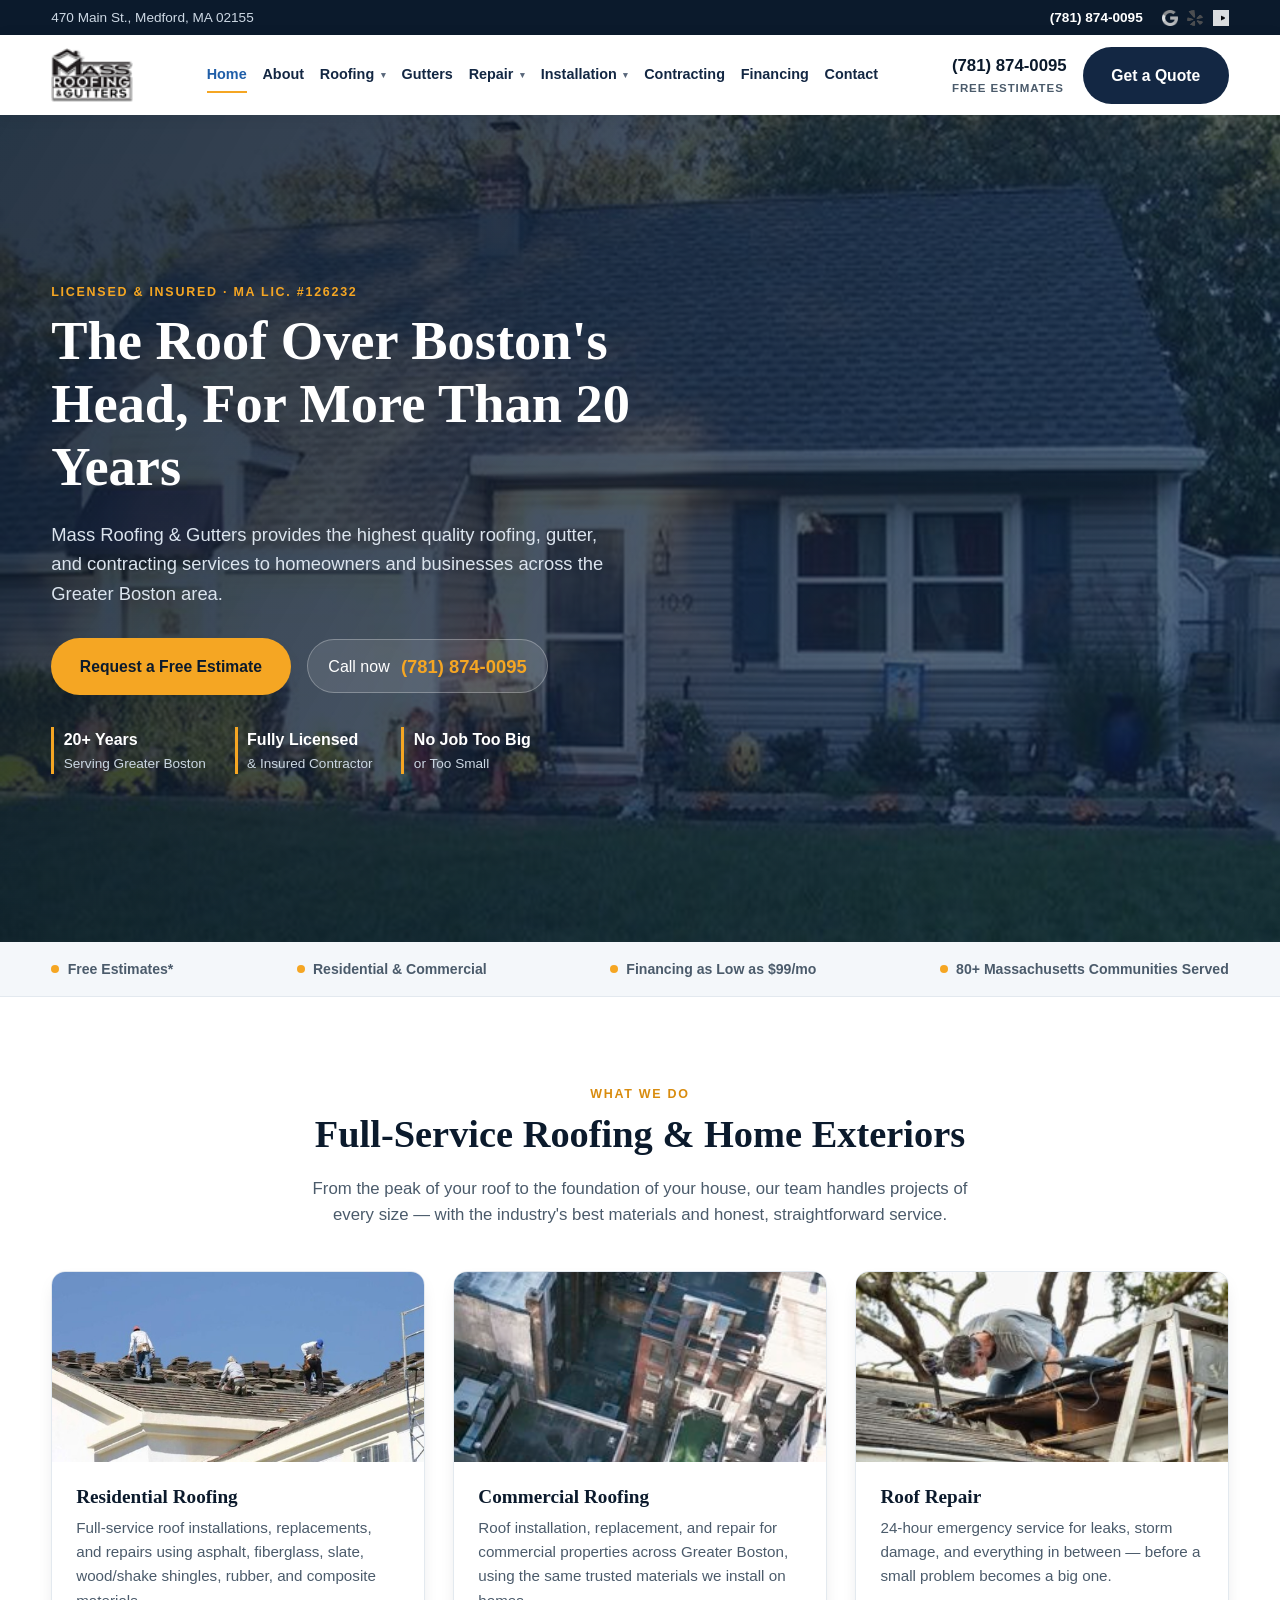
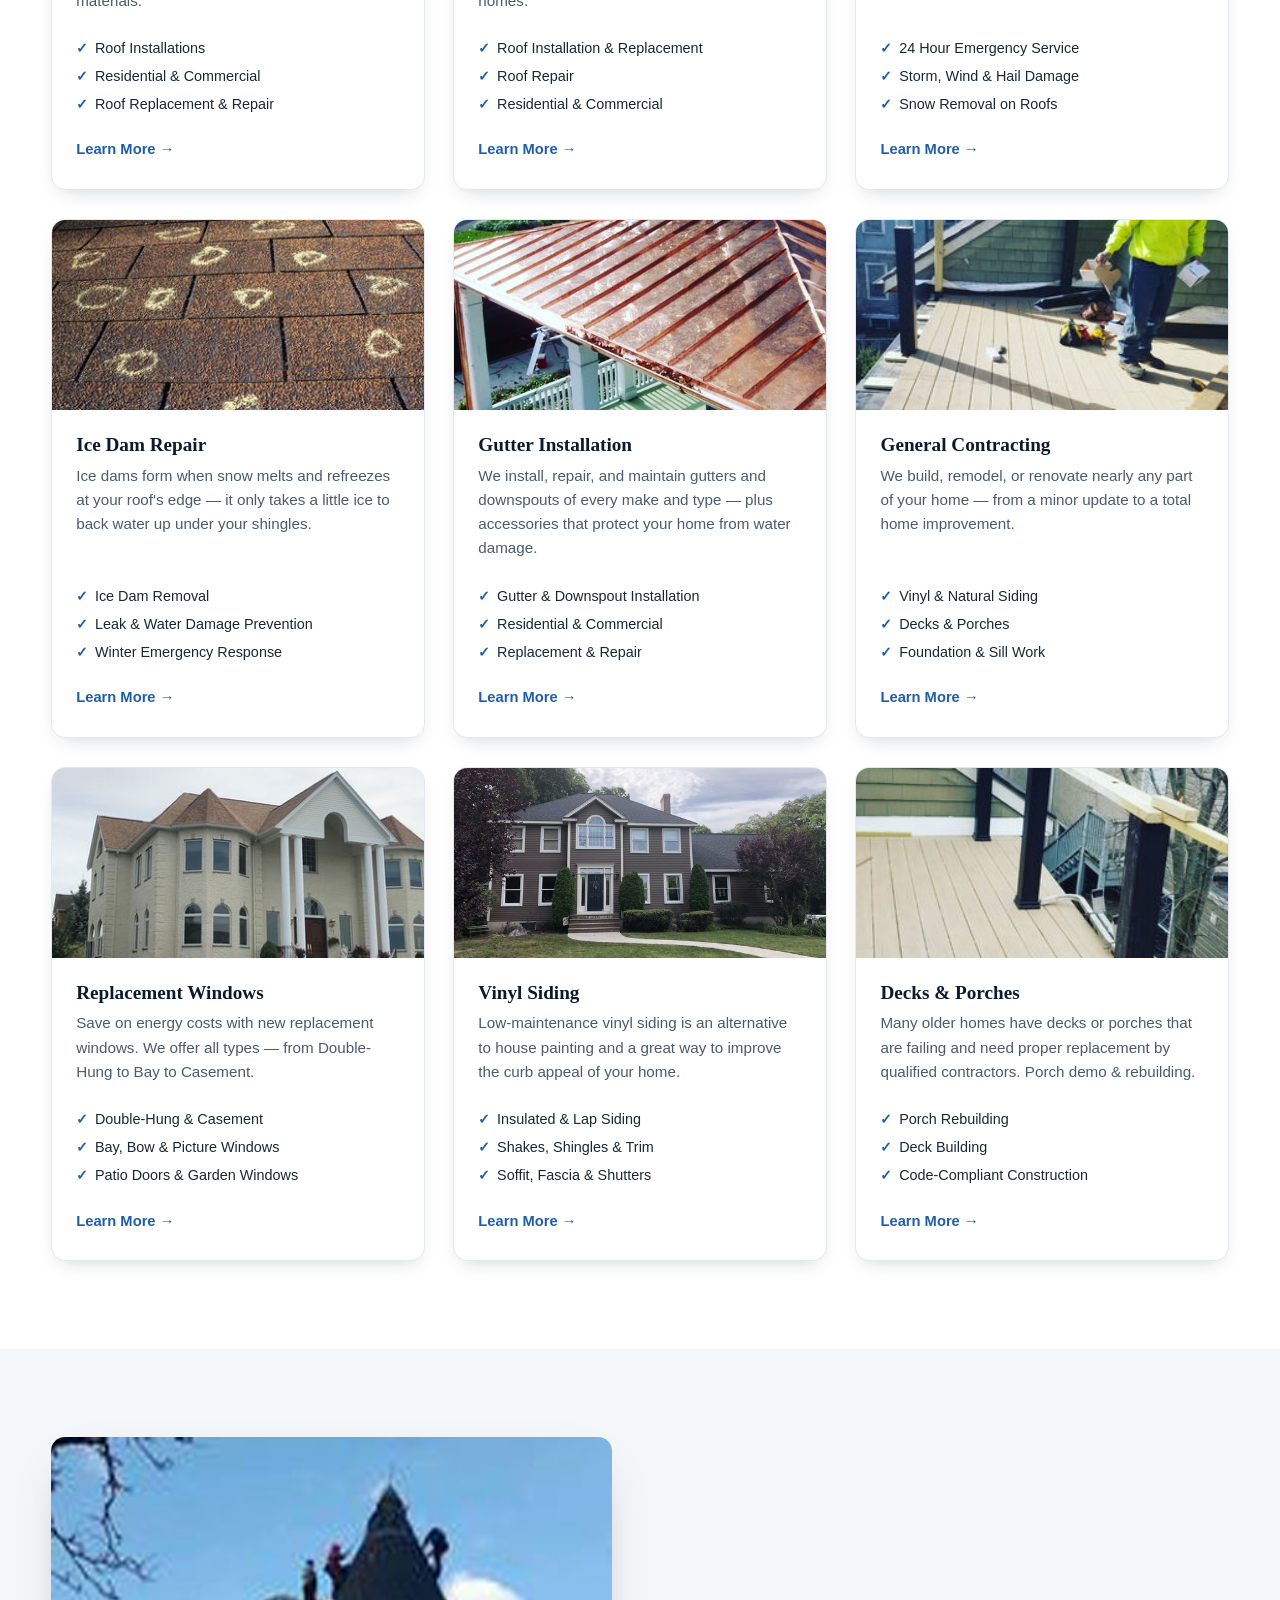
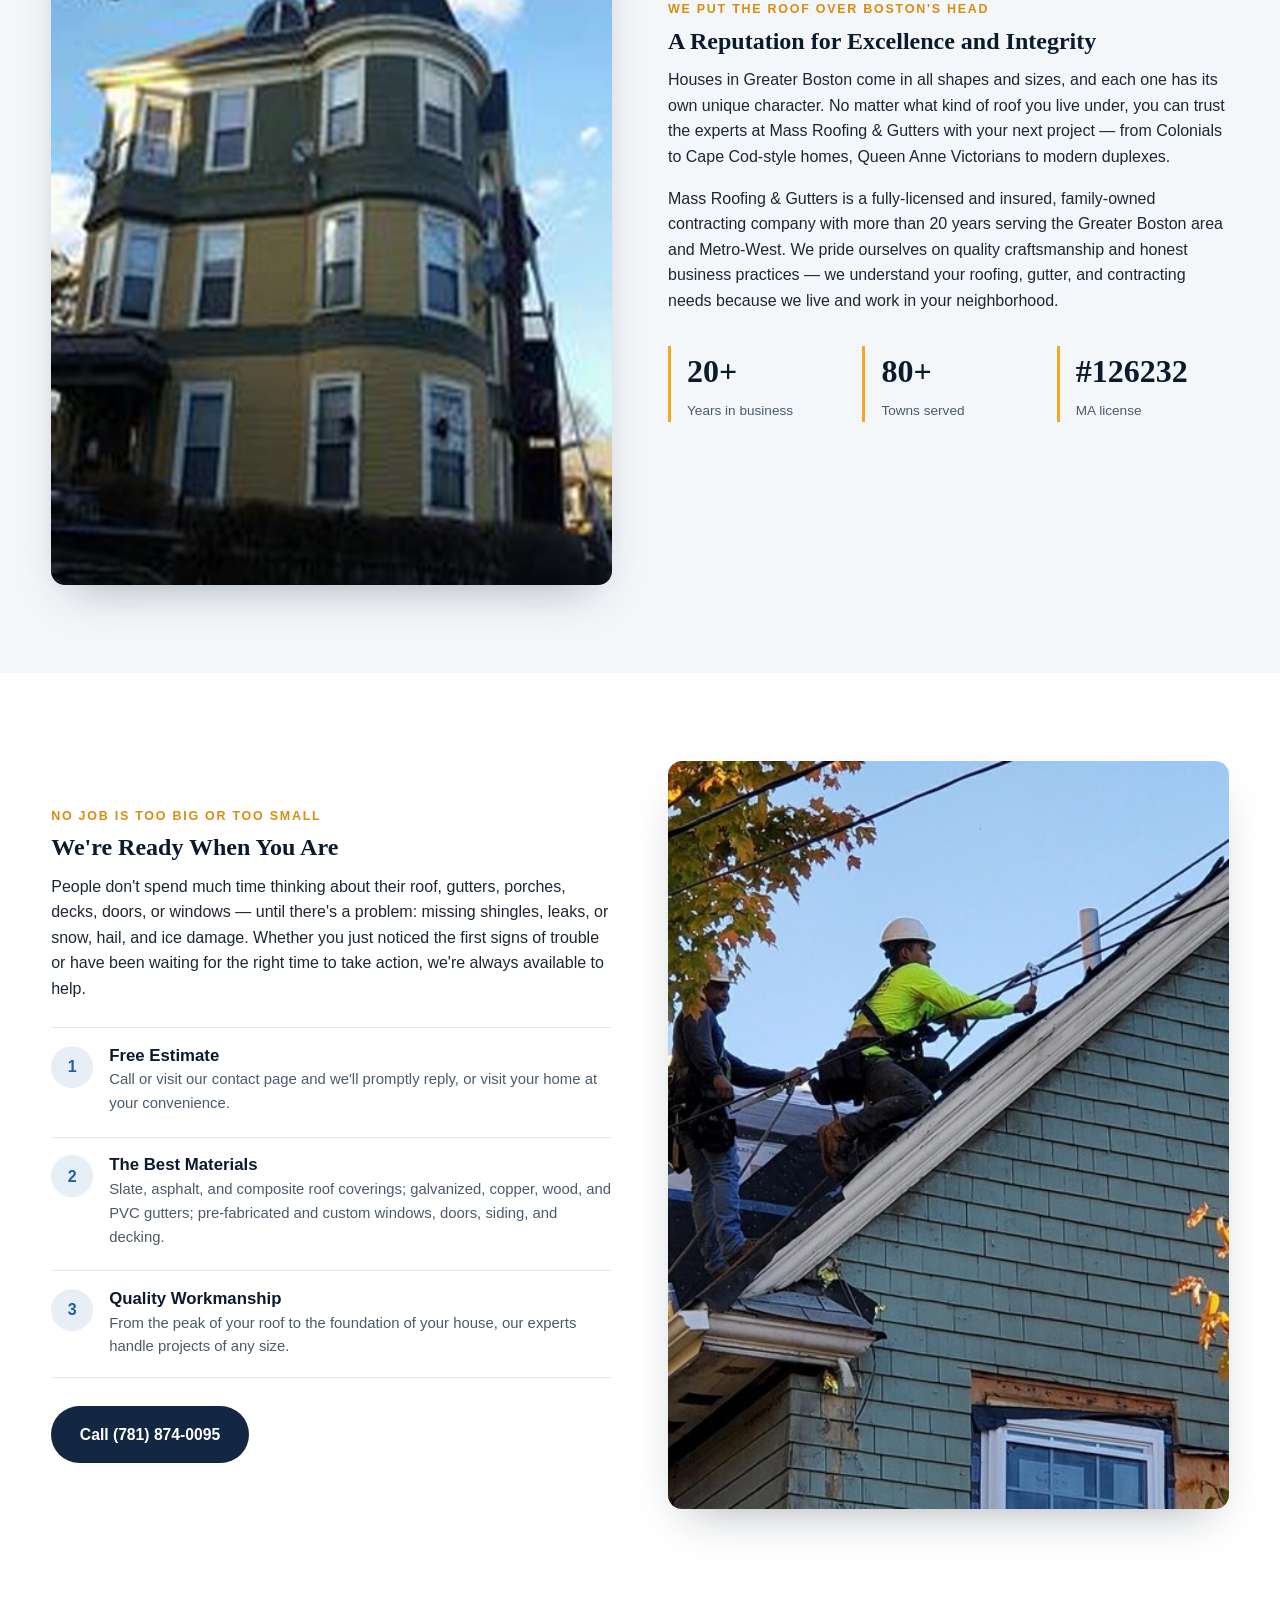
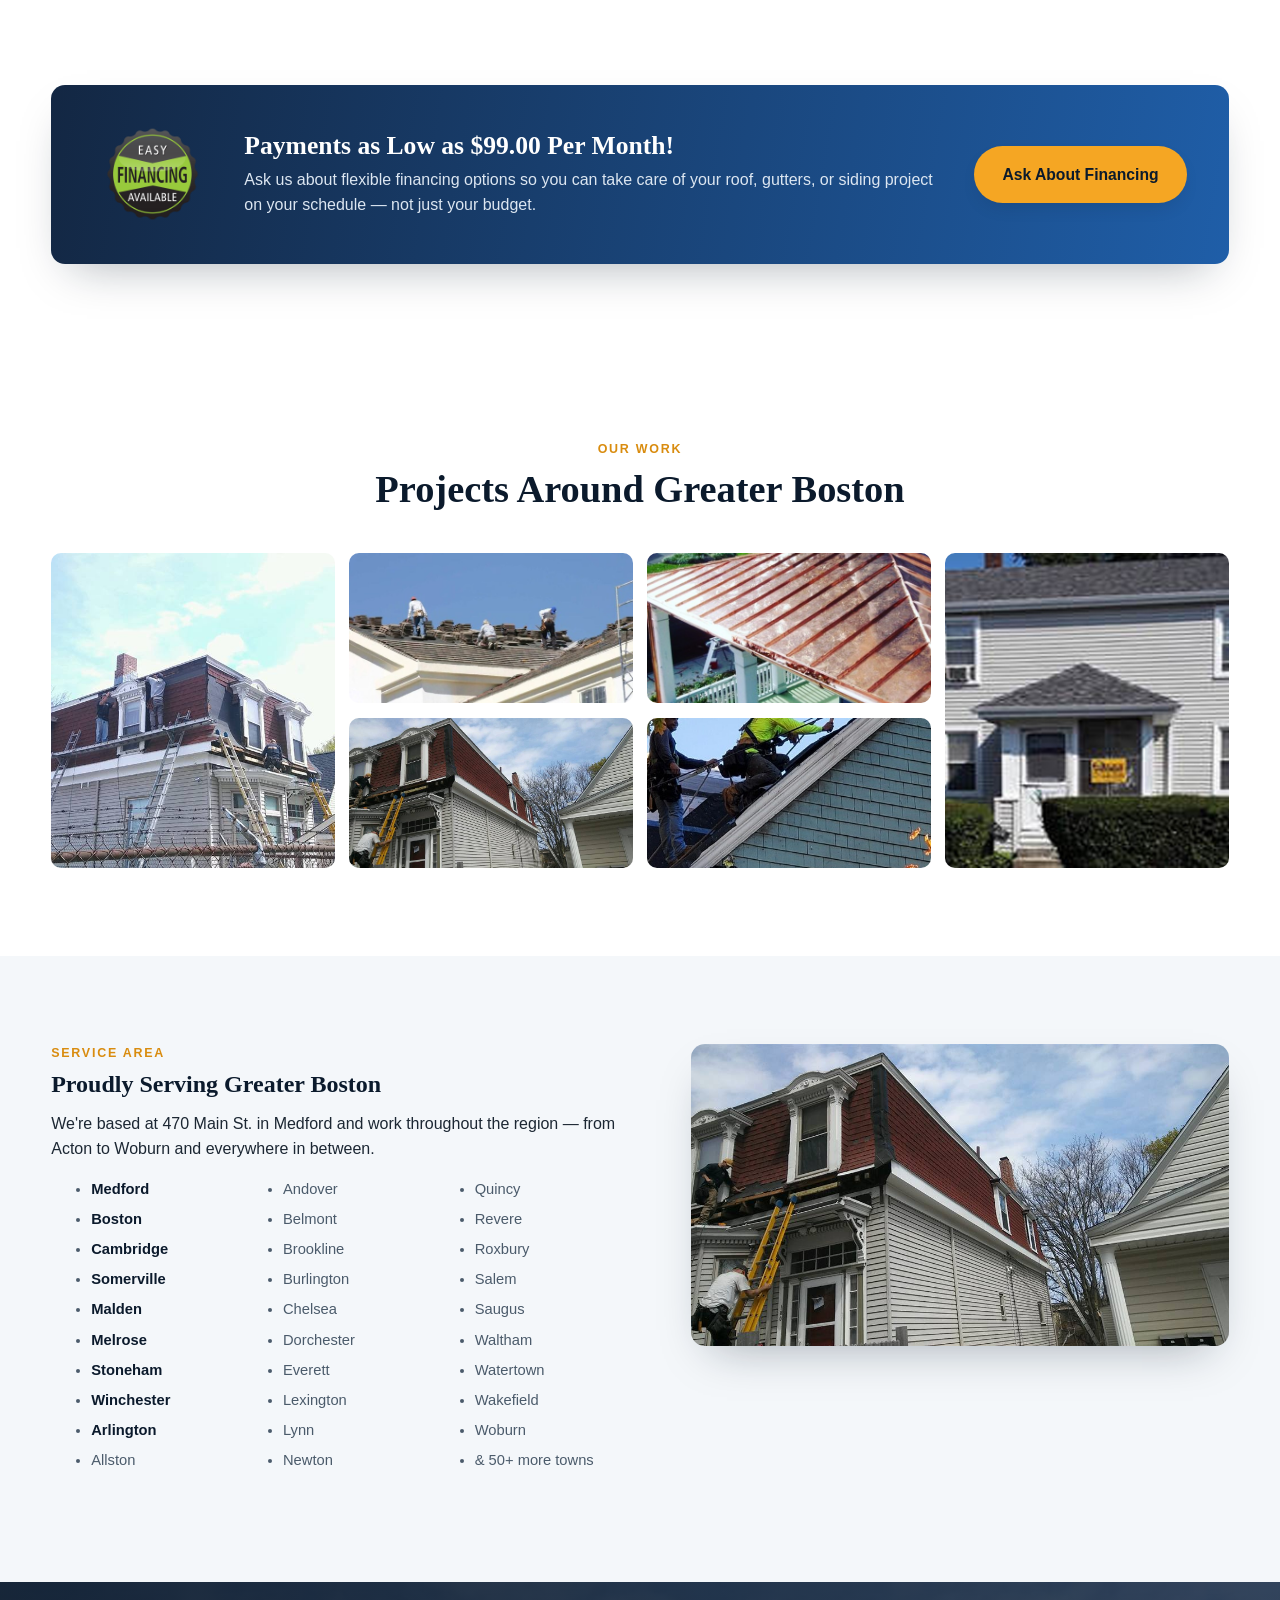
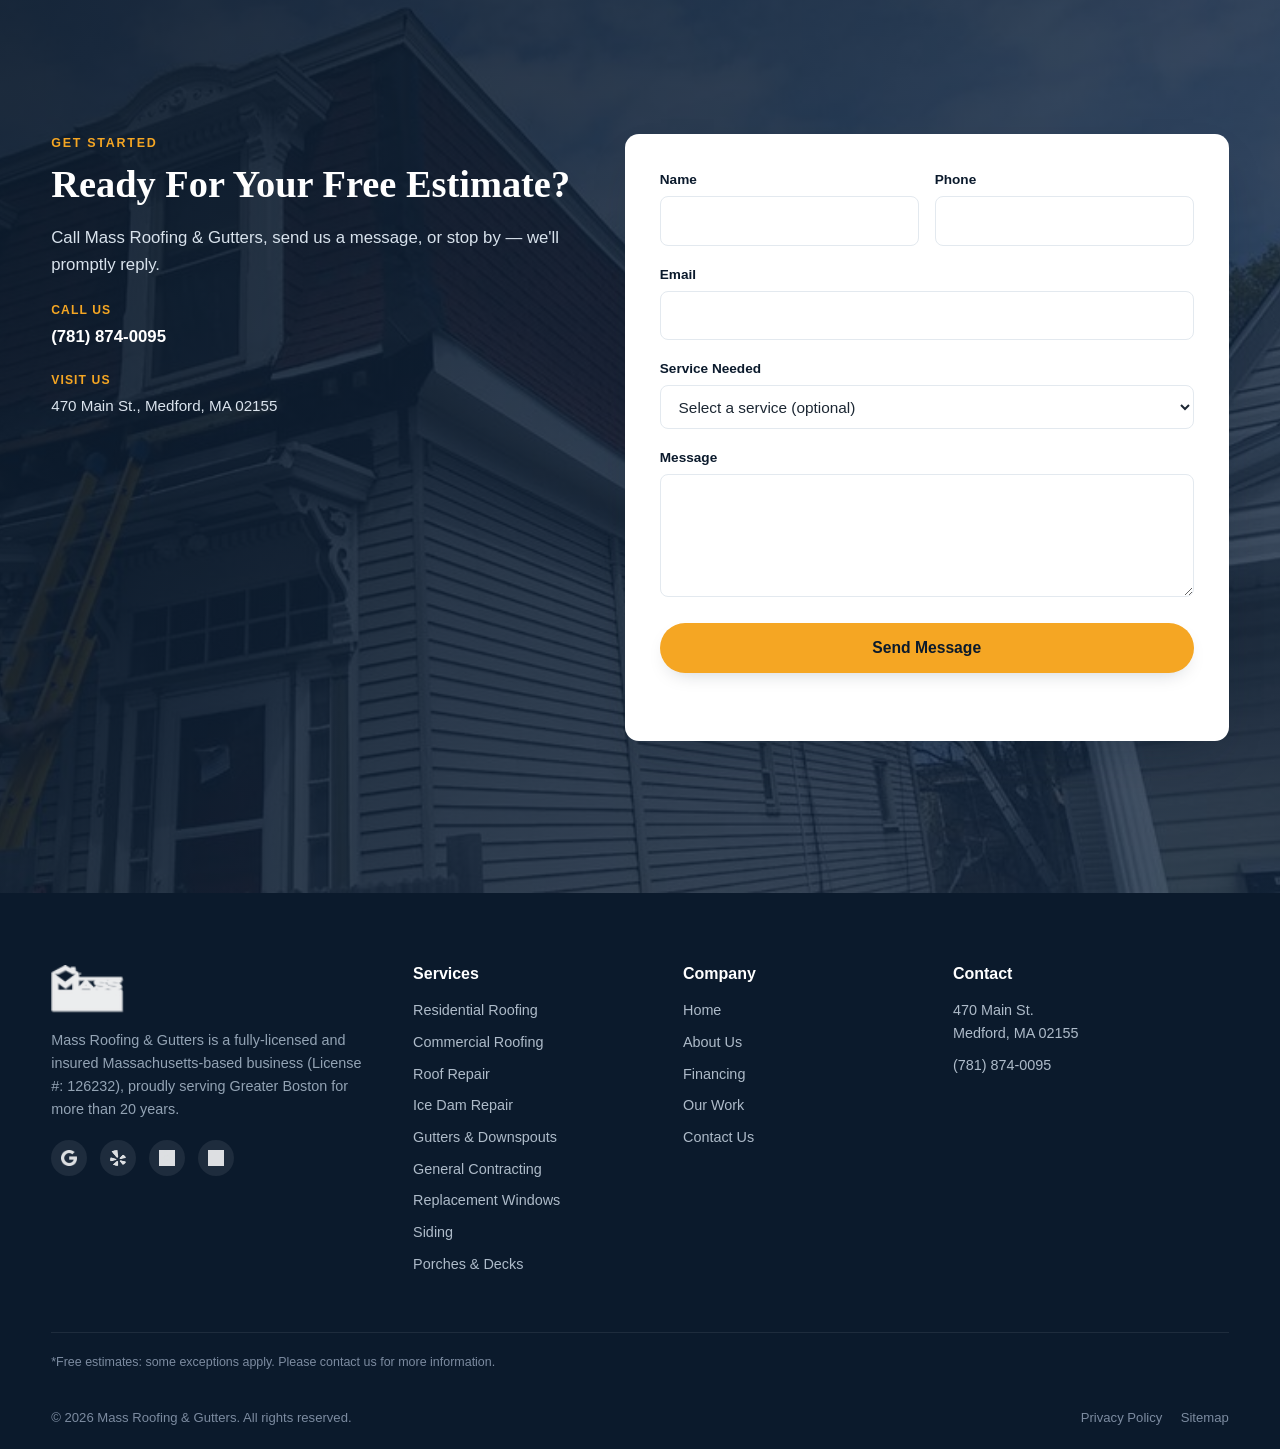
==== index.html @ 060f3af0 "new website files" ====
<!DOCTYPE html>
<html lang="en">
<head>
<meta charset="UTF-8">
<meta name="viewport" content="width=device-width, initial-scale=1.0">
<title>Mass Roofing & Gutters | Medford, MA Roofing, Siding & Gutters</title>
<meta name="description" content="Mass Roofing & Gutters provides the highest quality roofing, gutter, and contracting services to homeowners and businesses in the Greater Boston area. Call (781) 874-0095 for a free estimate.">
<link rel="stylesheet" href="styles.css">
</head>
<body>

<div class="topbar">
  <div class="container">
    <div>470 Main St., Medford, MA 02155</div>
    <div style="display:flex;align-items:center;gap:1.4em;">
      <a class="phone" href="tel:7818740095">(781) 874-0095</a>
      <div class="social">
        <a href="#" aria-label="Google"><img src="website_graphics/google-icon.png" alt="Google"></a>
        <a href="#" aria-label="Yelp"><img src="website_graphics/yelp-icon.png" alt="Yelp"></a>
        <a href="#" aria-label="Houzz"><img src="website_graphics/houzz-icon.png" alt="Houzz"></a>
      </div>
    </div>
  </div>
</div>

<header class="site-header">
  <div class="container nav-wrap">
    <a href="#home" class="brand">
      <img src="website_graphics/logo.png" alt="Mass Roofing & Gutters logo">
    </a>
    <nav class="main-nav">
      <ul>
        <li><a href="index.html" class="active">Home</a></li>
        <li><a href="index.html#about">About</a></li>
        <li class="has-dropdown">
          <a href="residential-roofing.html">Roofing <span class="caret">&#9662;</span></a>
          <ul class="dropdown-menu">
            <li><a href="residential-roofing.html">Residential Roofing</a></li>
            <li><a href="commercial-roofing.html">Commercial Roofing</a></li>
          </ul>
        </li>
        <li><a href="gutters.html">Gutters</a></li>
        <li class="has-dropdown">
          <a href="roof-repair.html">Repair <span class="caret">&#9662;</span></a>
          <ul class="dropdown-menu">
            <li><a href="roof-repair.html">Roof Repair</a></li>
            <li><a href="ice-dam-repair.html">Ice Dam Repair</a></li>
          </ul>
        </li>
        <li class="has-dropdown">
          <a href="windows.html">Installation <span class="caret">&#9662;</span></a>
          <ul class="dropdown-menu">
            <li><a href="windows.html">Replacement Windows</a></li>
            <li><a href="siding.html">Vinyl Siding</a></li>
            <li><a href="decks-porches.html">Decks &amp; Porches</a></li>
          </ul>
        </li>
        <li><a href="general-contracting.html">Contracting</a></li>
        <li><a href="index.html#financing">Financing</a></li>
        <li><a href="index.html#contact">Contact</a></li>
      </ul>
    </nav>
    <div class="header-cta">
      <div class="call">(781) 874-0095<span>Free Estimates</span></div>
      <a href="index.html#contact" class="btn btn-navy">Get a Quote</a>
    </div>
    <button class="menu-toggle" aria-label="Menu">&#9776;</button>
  </div>
</header>

<section class="hero" id="home">
  <div class="container">
    <div class="hero-content">
      <span class="eyebrow" style="color:var(--accent);">Licensed & Insured &middot; MA Lic. #126232</span>
      <h1>The Roof Over Boston's Head, For More Than 20 Years</h1>
      <p class="lead">Mass Roofing &amp; Gutters provides the highest quality roofing, gutter, and contracting services to homeowners and businesses across the Greater Boston area.</p>
      <div class="hero-actions">
        <a href="#contact" class="btn btn-accent">Request a Free Estimate</a>
        <div class="hero-call">
          <span>Call now</span>
          <span class="num">(781) 874-0095</span>
        </div>
      </div>
      <div class="hero-badges">
        <div><strong>20+ Years</strong>Serving Greater Boston</div>
        <div><strong>Fully Licensed</strong>&amp; Insured Contractor</div>
        <div><strong>No Job Too Big</strong>or Too Small</div>
      </div>
    </div>
  </div>
</section>

<div class="trust-strip">
  <div class="container">
    <div class="item"><span class="dot"></span>Free Estimates*</div>
    <div class="item"><span class="dot"></span>Residential &amp; Commercial</div>
    <div class="item"><span class="dot"></span>Financing as Low as $99/mo</div>
    <div class="item"><span class="dot"></span>80+ Massachusetts Communities Served</div>
  </div>
</div>

<section id="services">
  <div class="container">
    <div class="section-head center">
      <span class="eyebrow">What We Do</span>
      <h2>Full-Service Roofing &amp; Home Exteriors</h2>
      <p>From the peak of your roof to the foundation of your house, our team handles projects of every size &mdash; with the industry's best materials and honest, straightforward service.</p>
    </div>

    <div class="services-grid">

      <div class="service-card">
        <div class="img"><img src="website_graphics/roof-shingle-install.jpg" alt="Roofing crew installing new shingles"></div>
        <div class="body">
          <h3>Residential Roofing</h3>
          <p>Full-service roof installations, replacements, and repairs using asphalt, fiberglass, slate, wood/shake shingles, rubber, and composite materials.</p>
          <ul>
            <li>Roof Installations</li>
            <li>Residential &amp; Commercial</li>
            <li>Roof Replacement &amp; Repair</li>
          </ul>
          <a href="residential-roofing.html" class="card-link">Learn More &rarr;</a>
        </div>
      </div>

      <div class="service-card">
        <div class="img"><img src="website_graphics/commercial-roofing.jpg" alt="Aerial view of a commercial roof"></div>
        <div class="body">
          <h3>Commercial Roofing</h3>
          <p>Roof installation, replacement, and repair for commercial properties across Greater Boston, using the same trusted materials we install on homes.</p>
          <ul>
            <li>Roof Installation &amp; Replacement</li>
            <li>Roof Repair</li>
            <li>Residential &amp; Commercial</li>
          </ul>
          <a href="commercial-roofing.html" class="card-link">Learn More &rarr;</a>
        </div>
      </div>

      <div class="service-card">
        <div class="img"><img src="website_graphics/roof-repair.jpg" alt="Contractor repairing a roof edge"></div>
        <div class="body">
          <h3>Roof Repair</h3>
          <p>24-hour emergency service for leaks, storm damage, and everything in between &mdash; before a small problem becomes a big one.</p>
          <ul>
            <li>24 Hour Emergency Service</li>
            <li>Storm, Wind &amp; Hail Damage</li>
            <li>Snow Removal on Roofs</li>
          </ul>
          <a href="roof-repair.html" class="card-link">Learn More &rarr;</a>
        </div>
      </div>

      <div class="service-card">
        <div class="img"><img src="website_graphics/hail-damage.jpg" alt="Close-up of hail damage on asphalt shingles"></div>
        <div class="body">
          <h3>Ice Dam Repair</h3>
          <p>Ice dams form when snow melts and refreezes at your roof's edge &mdash; it only takes a little ice to back water up under your shingles.</p>
          <ul>
            <li>Ice Dam Removal</li>
            <li>Leak &amp; Water Damage Prevention</li>
            <li>Winter Emergency Response</li>
          </ul>
          <a href="ice-dam-repair.html" class="card-link">Learn More &rarr;</a>
        </div>
      </div>

      <div class="service-card">
        <div class="img"><img src="website_graphics/copper-roof-porch.jpg" alt="Copper roof and gutter detail on a covered porch"></div>
        <div class="body">
          <h3>Gutter Installation</h3>
          <p>We install, repair, and maintain gutters and downspouts of every make and type &mdash; plus accessories that protect your home from water damage.</p>
          <ul>
            <li>Gutter &amp; Downspout Installation</li>
            <li>Residential &amp; Commercial</li>
            <li>Replacement &amp; Repair</li>
          </ul>
          <a href="gutters.html" class="card-link">Learn More &rarr;</a>
        </div>
      </div>

      <div class="service-card">
        <div class="img"><img src="website_graphics/deck-build-2.jpg" alt="Deck construction in progress"></div>
        <div class="body">
          <h3>General Contracting</h3>
          <p>We build, remodel, or renovate nearly any part of your home &mdash; from a minor update to a total home improvement.</p>
          <ul>
            <li>Vinyl &amp; Natural Siding</li>
            <li>Decks &amp; Porches</li>
            <li>Foundation &amp; Sill Work</li>
          </ul>
          <a href="general-contracting.html" class="card-link">Learn More &rarr;</a>
        </div>
      </div>

      <div class="service-card">
        <div class="img"><img src="website_graphics/windows-house.jpg" alt="Home with large replacement windows"></div>
        <div class="body">
          <h3>Replacement Windows</h3>
          <p>Save on energy costs with new replacement windows. We offer all types &mdash; from Double-Hung to Bay to Casement.</p>
          <ul>
            <li>Double-Hung &amp; Casement</li>
            <li>Bay, Bow &amp; Picture Windows</li>
            <li>Patio Doors &amp; Garden Windows</li>
          </ul>
          <a href="windows.html" class="card-link">Learn More &rarr;</a>
        </div>
      </div>

      <div class="service-card">
        <div class="img"><img src="website_graphics/siding-home.jpg" alt="Colonial home with new siding"></div>
        <div class="body">
          <h3>Vinyl Siding</h3>
          <p>Low-maintenance vinyl siding is an alternative to house painting and a great way to improve the curb appeal of your home.</p>
          <ul>
            <li>Insulated &amp; Lap Siding</li>
            <li>Shakes, Shingles &amp; Trim</li>
            <li>Soffit, Fascia &amp; Shutters</li>
          </ul>
          <a href="siding.html" class="card-link">Learn More &rarr;</a>
        </div>
      </div>

      <div class="service-card">
        <div class="img"><img src="website_graphics/deck-build-1.jpg" alt="Deck and porch rebuilding project"></div>
        <div class="body">
          <h3>Decks &amp; Porches</h3>
          <p>Many older homes have decks or porches that are failing and need proper replacement by qualified contractors. Porch demo &amp; rebuilding.</p>
          <ul>
            <li>Porch Rebuilding</li>
            <li>Deck Building</li>
            <li>Code-Compliant Construction</li>
          </ul>
          <a href="decks-porches.html" class="card-link">Learn More &rarr;</a>
        </div>
      </div>

    </div>
  </div>
</section>

<section class="bg-mist" id="about">
  <div class="container">
    <div class="split">
      <div class="media">
        <img src="website_graphics/victorian-roof-project.jpg" alt="Roofing crew working on a Victorian home in Greater Boston">
      </div>
      <div>
        <span class="eyebrow">We Put The Roof Over Boston's Head</span>
        <h2>A Reputation for Excellence and Integrity</h2>
        <p>Houses in Greater Boston come in all shapes and sizes, and each one has its own unique character. No matter what kind of roof you live under, you can trust the experts at Mass Roofing &amp; Gutters with your next project &mdash; from Colonials to Cape Cod-style homes, Queen Anne Victorians to modern duplexes.</p>
        <p>Mass Roofing &amp; Gutters is a fully-licensed and insured, family-owned contracting company with more than 20 years serving the Greater Boston area and Metro-West. We pride ourselves on quality craftsmanship and honest business practices &mdash; we understand your roofing, gutter, and contracting needs because we live and work in your neighborhood.</p>
        <div class="stat-row">
          <div class="stat"><strong>20+</strong><span>Years in business</span></div>
          <div class="stat"><strong>80+</strong><span>Towns served</span></div>
          <div class="stat"><strong>#126232</strong><span>MA license</span></div>
        </div>
      </div>
    </div>
  </div>
</section>

<section>
  <div class="container">
    <div class="split">
      <div>
        <span class="eyebrow">No Job Is Too Big or Too Small</span>
        <h2>We're Ready When You Are</h2>
        <p>People don't spend much time thinking about their roof, gutters, porches, decks, doors, or windows &mdash; until there's a problem: missing shingles, leaks, or snow, hail, and ice damage. Whether you just noticed the first signs of trouble or have been waiting for the right time to take action, we're always available to help.</p>
        <div class="feature-rows">
          <div class="feature-row">
            <div class="icon">1</div>
            <div><h4>Free Estimate</h4><p>Call or visit our contact page and we'll promptly reply, or visit your home at your convenience.</p></div>
          </div>
          <div class="feature-row">
            <div class="icon">2</div>
            <div><h4>The Best Materials</h4><p>Slate, asphalt, and composite roof coverings; galvanized, copper, wood, and PVC gutters; pre-fabricated and custom windows, doors, siding, and decking.</p></div>
          </div>
          <div class="feature-row">
            <div class="icon">3</div>
            <div><h4>Quality Workmanship</h4><p>From the peak of your roof to the foundation of your house, our experts handle projects of any size.</p></div>
          </div>
        </div>
        <a href="tel:7818740095" class="btn btn-navy" style="margin-top:1.8em;">Call (781) 874-0095</a>
      </div>
      <div class="media">
        <img src="website_graphics/roof-shingle-install-2.jpg" alt="Roofer installing shingles on a residential roof">
      </div>
    </div>
  </div>
</section>

<section id="financing">
  <div class="container">
    <div class="financing-banner">
      <img src="website_graphics/financing-badge.png" alt="Easy financing available badge">
      <div class="financing-text">
        <h3>Payments as Low as $99.00 Per Month!</h3>
        <p>Ask us about flexible financing options so you can take care of your roof, gutters, or siding project on your schedule &mdash; not just your budget.</p>
      </div>
      <a href="#contact" class="btn btn-accent">Ask About Financing</a>
    </div>
  </div>
</section>


<section id="gallery">
  <div class="container">
    <div class="section-head center">
      <span class="eyebrow">Our Work</span>
      <h2>Projects Around Greater Boston</h2>
    </div>
    <div class="gallery-grid">
      <a href="website_graphics/roofing-job-1.jpg" class="tall"><img src="website_graphics/roofing-job-1.jpg" alt="Roofing project in Dorchester, MA"></a>
      <a href="website_graphics/roof-shingle-install.jpg"><img src="website_graphics/roof-shingle-install.jpg" alt="Shingle roof installation"></a>
      <a href="website_graphics/copper-roof-porch.jpg"><img src="website_graphics/copper-roof-porch.jpg" alt="Copper roof over a covered porch"></a>
      <a href="website_graphics/roof-install-team.jpg" class="tall"><img src="website_graphics/roof-install-team.jpg" alt="Roofing crew on a multi-family home"></a>
      <a href="website_graphics/roofing-job-2.jpg"><img src="website_graphics/roofing-job-2.jpg" alt="Roofing project in Dorchester, MA"></a>
      <a href="website_graphics/roof-shingle-install-2.jpg"><img src="website_graphics/roof-shingle-install-2.jpg" alt="Roofer installing new shingles"></a>
    </div>
  </div>
</section>

<section class="bg-mist" id="service-area">
  <div class="container">
    <div class="area-wrap">
      <div>
        <span class="eyebrow">Service Area</span>
        <h2>Proudly Serving Greater Boston</h2>
        <p>We're based at 470 Main St. in Medford and work throughout the region &mdash; from Acton to Woburn and everywhere in between.</p>
        <ul class="area-list">
          <li><strong>Medford</strong></li>
          <li><strong>Boston</strong></li>
          <li><strong>Cambridge</strong></li>
          <li><strong>Somerville</strong></li>
          <li><strong>Malden</strong></li>
          <li><strong>Melrose</strong></li>
          <li><strong>Stoneham</strong></li>
          <li><strong>Winchester</strong></li>
          <li><strong>Arlington</strong></li>
          <li>Allston</li>
          <li>Andover</li>
          <li>Belmont</li>
          <li>Brookline</li>
          <li>Burlington</li>
          <li>Chelsea</li>
          <li>Dorchester</li>
          <li>Everett</li>
          <li>Lexington</li>
          <li>Lynn</li>
          <li>Newton</li>
          <li>Quincy</li>
          <li>Revere</li>
          <li>Roxbury</li>
          <li>Salem</li>
          <li>Saugus</li>
          <li>Waltham</li>
          <li>Watertown</li>
          <li>Wakefield</li>
          <li>Woburn</li>
          <li>&amp; 50+ more towns</li>
        </ul>
      </div>
      <div class="media" style="border-radius:var(--radius);overflow:hidden;box-shadow:var(--shadow);">
        <img src="website_graphics/roofing-job-2.jpg" alt="Roofing project completed in Greater Boston">
      </div>
    </div>
  </div>
</section>

<section class="cta-strip" id="contact">
  <div class="container contact-grid">
    <div class="contact-info">
      <span class="eyebrow" style="color:var(--accent);">Get Started</span>
      <div class="section-head">
        <h2>Ready For Your Free Estimate?</h2>
        <p>Call Mass Roofing &amp; Gutters, send us a message, or stop by &mdash; we'll promptly reply.</p>
      </div>
      <div class="contact-detail">
        <strong>Call Us</strong>
        <a href="tel:7818740095">(781) 874-0095</a>
      </div>
      <div class="contact-detail">
        <strong>Visit Us</strong>
        <span>470 Main St., Medford, MA 02155</span>
      </div>
    </div>

    <div class="contact-form-card">
      <form id="contact-form" action="https://formspree.io/f/xkodrdzn" method="POST">
        <div class="form-row">
          <div class="form-field">
            <label for="name">Name</label>
            <input type="text" id="name" name="name" autocomplete="name" required>
          </div>
          <div class="form-field">
            <label for="phone">Phone</label>
            <input type="tel" id="phone" name="phone" autocomplete="tel">
          </div>
        </div>
        <div class="form-field">
          <label for="email">Email</label>
          <input type="email" id="email" name="email" autocomplete="email" required>
        </div>
        <div class="form-field">
          <label for="service">Service Needed</label>
          <select id="service" name="service">
            <option value="">Select a service (optional)</option>
            <option>Residential Roofing</option>
            <option>Commercial Roofing</option>
            <option>Roof Repair</option>
            <option>Ice Dam Repair</option>
            <option>Gutter Installation</option>
            <option>General Contracting</option>
            <option>Replacement Windows</option>
            <option>Vinyl Siding</option>
            <option>Decks &amp; Porches</option>
            <option>Other</option>
          </select>
        </div>
        <div class="form-field">
          <label for="message">Message</label>
          <textarea id="message" name="message" rows="4" required></textarea>
        </div>
        <input type="text" name="_gotcha" style="display:none" tabindex="-1" autocomplete="off" aria-hidden="true">
        <input type="hidden" name="_subject" value="New estimate request from massroofingandgutters.com">
        <button type="submit" class="btn btn-accent" id="contact-submit">Send Message</button>
        <p class="form-status" id="form-status" role="status" aria-live="polite"></p>
      </form>
    </div>
  </div>
</section>

<footer>
  <div class="container">
    <div class="footer-grid">
      <div>
        <img class="foot-logo" src="website_graphics/logo.png" alt="Mass Roofing & Gutters">
        <p>Mass Roofing &amp; Gutters is a fully-licensed and insured Massachusetts-based business (License #: 126232), proudly serving Greater Boston for more than 20 years.</p>
        <div class="foot-social">
          <a href="#" aria-label="Google"><img src="website_graphics/google-icon.png" alt="Google"></a>
          <a href="#" aria-label="Yelp"><img src="website_graphics/yelp-icon.png" alt="Yelp"></a>
          <a href="#" aria-label="Houzz"><img src="website_graphics/houzz-icon.png" alt="Houzz"></a>
          <a href="#" aria-label="BBB"><img src="website_graphics/bbb-icon.png" alt="BBB"></a>
        </div>
      </div>
      <div>
        <h4>Services</h4>
        <ul>
          <li><a href="residential-roofing.html">Residential Roofing</a></li>
          <li><a href="commercial-roofing.html">Commercial Roofing</a></li>
          <li><a href="roof-repair.html">Roof Repair</a></li>
          <li><a href="ice-dam-repair.html">Ice Dam Repair</a></li>
          <li><a href="gutters.html">Gutters &amp; Downspouts</a></li>
          <li><a href="general-contracting.html">General Contracting</a></li>
          <li><a href="windows.html">Replacement Windows</a></li>
          <li><a href="siding.html">Siding</a></li>
          <li><a href="decks-porches.html">Porches &amp; Decks</a></li>
        </ul>
      </div>
      <div>
        <h4>Company</h4>
        <ul>
          <li><a href="index.html">Home</a></li>
          <li><a href="index.html#about">About Us</a></li>
          <li><a href="index.html#financing">Financing</a></li>
          <li><a href="index.html#gallery">Our Work</a></li>
          <li><a href="index.html#contact">Contact Us</a></li>
        </ul>
      </div>
      <div>
        <h4>Contact</h4>
        <ul>
          <li>470 Main St.<br>Medford, MA 02155</li>
          <li><a href="tel:7818740095">(781) 874-0095</a></li>
        </ul>
      </div>
    </div>
    <p style="font-size:.78rem;color:#7c8ba0;padding-top:1.6em;">*Free estimates: some exceptions apply. Please contact us for more information.</p>
    <div class="foot-bottom">
      <div>&copy; 2026 Mass Roofing &amp; Gutters. All rights reserved.</div>
      <div style="display:flex;gap:1.4em;">
        <a href="#">Privacy Policy</a>
        <a href="#">Sitemap</a>
      </div>
    </div>
  </div>
</footer>

<script>
  document.querySelector('.menu-toggle')?.addEventListener('click', function(){
    var nav = document.querySelector('.main-nav');
    var open = nav.style.display === 'block';
    nav.style.display = open ? 'none' : 'block';
    nav.style.position='absolute';
    nav.style.top='100%';
    nav.style.left='0';
    nav.style.right='0';
    nav.style.background='#fff';
    nav.style.padding='1em 6%';
    nav.style.boxShadow='0 12px 20px -10px rgba(11,26,44,.2)';
    var ul = nav.querySelector('ul');
    ul.style.flexDirection='column';
    ul.style.gap='1em';
  });

  var contactForm = document.getElementById('contact-form');
  if (contactForm) {
    contactForm.addEventListener('submit', function(e){
      e.preventDefault();
      var form = e.target;
      var status = document.getElementById('form-status');
      var btn = document.getElementById('contact-submit');
      btn.disabled = true;
      btn.textContent = 'Sending...';
      status.className = 'form-status';
      status.textContent = '';
      fetch(form.action, {
        method: form.method,
        body: new FormData(form),
        headers: { 'Accept': 'application/json' }
      }).then(function(response){
        if (response.ok) {
          status.textContent = "Thanks! We've received your message and will be in touch shortly.";
          status.classList.add('success');
          form.reset();
        } else {
          return response.json().then(function(data){
            var msg = (data && data.errors && data.errors.length)
              ? data.errors.map(function(er){ return er.message; }).join(', ')
              : 'Something went wrong sending your message. Please call us instead.';
            status.textContent = msg;
            status.classList.add('error');
          });
        }
      }).catch(function(){
        status.textContent = 'Network error — please call us at (781) 874-0095.';
        status.classList.add('error');
      }).finally(function(){
        btn.disabled = false;
        btn.textContent = 'Send Message';
      });
    });
  }
</script>

</body>
</html>
---- styles.css ----
:root{
  --navy:#132743;
  --navy-dark:#0b1a2c;
  --blue:#1f5ea8;
  --blue-light:#3a7fd5;
  --accent:#f5a623;
  --accent-dark:#d98c0f;
  --ink:#1c2733;
  --ink-soft:#4b5b6b;
  --paper:#ffffff;
  --mist:#f4f7fa;
  --line:#e3e9ef;
  --radius:14px;
  --shadow:0 20px 45px -20px rgba(11,26,44,0.35);
  --shadow-sm:0 8px 20px -10px rgba(11,26,44,0.25);
}
*{box-sizing:border-box;}
html{scroll-behavior:smooth;}
body{
  margin:0;
  font-family:'Segoe UI',-apple-system,BlinkMacSystemFont,Helvetica,Arial,sans-serif;
  color:var(--ink);
  background:var(--paper);
  line-height:1.6;
  -webkit-font-smoothing:antialiased;
}
h1,h2,h3,h4{
  font-family:'Georgia','Times New Roman',serif;
  line-height:1.15;
  margin:0 0 .5em;
  color:var(--navy-dark);
  font-weight:700;
}
p{margin:0 0 1em;}
a{color:inherit;text-decoration:none;}
img{max-width:100%;display:block;}
.container{width:min(1180px,92%);margin-inline:auto;}
.eyebrow{
  text-transform:uppercase;
  letter-spacing:.14em;
  font-size:.78rem;
  font-weight:700;
  color:var(--accent-dark);
  margin-bottom:.6em;
  display:block;
}
.btn{
  display:inline-flex;
  align-items:center;
  gap:.5em;
  padding:.9em 1.7em;
  border-radius:999px;
  font-weight:700;
  font-size:.98rem;
  border:2px solid transparent;
  cursor:pointer;
  transition:transform .18s ease, box-shadow .18s ease, background .18s ease, color .18s ease;
}
.btn-accent{background:var(--accent);color:var(--navy-dark);box-shadow:var(--shadow-sm);}
.btn-accent:hover{background:var(--accent-dark);transform:translateY(-2px);}
.btn-outline{border-color:rgba(255,255,255,.55);color:#fff;}
.btn-outline:hover{background:rgba(255,255,255,.12);transform:translateY(-2px);}
.btn-navy{background:var(--navy);color:#fff;}
.btn-navy:hover{background:var(--navy-dark);transform:translateY(-2px);}

/* ===== Top bar ===== */
.topbar{
  background:var(--navy-dark);
  color:#cdd8e4;
  font-size:.85rem;
}
.topbar .container{
  display:flex;justify-content:space-between;align-items:center;
  padding:.5em 0;
  flex-wrap:wrap;
  gap:.4em;
}
.topbar a{color:#cdd8e4;}
.topbar .phone{font-weight:700;color:#fff;}
.topbar .social{display:flex;gap:.7em;}
.topbar .social img{height:16px;width:16px;filter:grayscale(1) brightness(1.6);opacity:.85;}

/* ===== Header / Nav ===== */
header.site-header{
  background:#fff;
  position:sticky;top:0;z-index:50;
  box-shadow:0 2px 14px rgba(11,26,44,.08);
}
.nav-wrap{
  display:flex;align-items:center;justify-content:space-between;
  padding:.7em 0;
  gap:1em;
}
.brand{display:flex;align-items:center;gap:.7em;flex:none;}
.brand img{height:54px;width:auto;}
nav.main-nav ul{
  list-style:none;display:flex;gap:1.1em;margin:0;padding:0;
  font-weight:600;font-size:.9rem;color:var(--navy);
  flex-wrap:nowrap;
}
nav.main-nav a{padding:.4em 0;border-bottom:2px solid transparent;transition:border-color .15s, color .15s;}
nav.main-nav a:hover, nav.main-nav a.active{border-color:var(--accent);color:var(--blue);}
nav.main-nav li{position:relative;display:flex;align-items:center;}
nav.main-nav .caret{font-size:.6em;margin-left:.3em;opacity:.7;position:relative;top:-1px;}
nav.main-nav .dropdown-menu{
  display:none;position:absolute;top:100%;left:-.9em;min-width:230px;
  background:#fff;border:1px solid var(--line);border-radius:10px;
  box-shadow:var(--shadow);padding:.5em;margin:0;list-style:none;z-index:60;
}
nav.main-nav li.has-dropdown:hover .dropdown-menu,
nav.main-nav li.has-dropdown:focus-within .dropdown-menu{display:block;}
nav.main-nav .dropdown-menu li{display:block;}
nav.main-nav .dropdown-menu a{
  display:block;padding:.6em .8em;border-radius:6px;border-bottom:none;
  font-weight:600;font-size:.92rem;color:var(--navy);white-space:nowrap;
}
nav.main-nav .dropdown-menu a:hover{background:var(--mist);color:var(--blue);}
.header-cta{display:flex;align-items:center;gap:1em;flex:none;}
.header-cta .call{font-weight:700;color:var(--navy-dark);font-size:1.05rem;white-space:nowrap;}
.header-cta .call span{display:block;font-size:.72rem;font-weight:600;color:var(--ink-soft);text-transform:uppercase;letter-spacing:.08em;}
.menu-toggle{display:none;background:none;border:none;font-size:1.6rem;color:var(--navy);cursor:pointer;}

/* ===== Hero ===== */
.hero{
  position:relative;
  color:#fff;
  min-height:88vh;
  display:flex;align-items:center;
  background:linear-gradient(120deg,rgba(11,26,44,.88),rgba(19,39,67,.62)), url('website_graphics/hero-roof.jpg') center/cover no-repeat;
}
.hero .container{padding-block:5em;}
.hero-content{max-width:680px;}
.hero h1{color:#fff;font-size:clamp(2.1rem,4.4vw,3.4rem);margin-bottom:.4em;}
.hero p.lead{font-size:1.15rem;color:#dbe4ee;max-width:560px;margin-bottom:1.6em;}
.hero-actions{display:flex;flex-wrap:wrap;gap:1em;align-items:center;margin-bottom:2em;}
.hero-call{
  display:flex;align-items:center;gap:.7em;
  background:rgba(255,255,255,.1);
  border:1px solid rgba(255,255,255,.28);
  padding:.7em 1.3em;border-radius:999px;
}
.hero-call .num{font-size:1.15rem;font-weight:800;color:var(--accent);}
.hero-badges{display:flex;gap:1.8em;flex-wrap:wrap;margin-top:1.5em;}
.hero-badges div{font-size:.85rem;color:#cbd7e3;border-left:3px solid var(--accent);padding-left:.7em;}
.hero-badges strong{display:block;color:#fff;font-size:1rem;}

/* ===== Page hero (subpages) ===== */
.page-hero{
  position:relative;color:#fff;
  padding:3.4em 0 3.8em;
  display:flex;align-items:center;
  background:linear-gradient(120deg,rgba(11,26,44,.90),rgba(19,39,67,.70)), var(--hero-img) center/cover no-repeat;
}
.breadcrumb{font-size:.85rem;color:#cbd7e3;margin-bottom:1em;}
.breadcrumb a{color:#cbd7e3;}
.breadcrumb a:hover{color:#fff;}
.page-hero h1{color:#fff;font-size:clamp(1.9rem,3.6vw,2.8rem);max-width:760px;}
.page-hero p.lead{color:#dbe4ee;font-size:1.08rem;max-width:640px;margin-bottom:1.4em;}
.page-hero-actions{display:flex;flex-wrap:wrap;gap:1em;align-items:center;}

/* ===== Trust strip ===== */
.trust-strip{background:var(--mist);border-bottom:1px solid var(--line);}
.trust-strip .container{
  display:flex;flex-wrap:wrap;gap:2.2em;justify-content:space-between;align-items:center;
  padding:1.1em 0;font-size:.88rem;color:var(--ink-soft);font-weight:600;
}
.trust-strip .item{display:flex;align-items:center;gap:.6em;}
.trust-strip .dot{width:8px;height:8px;border-radius:50%;background:var(--accent);flex:none;}

/* ===== Section basics ===== */
section{padding:5.5em 0;}
.section-head{max-width:680px;margin-bottom:2.6em;}
.section-head.center{margin-inline:auto;text-align:center;}
.section-head h2{font-size:clamp(1.7rem,3vw,2.4rem);}
.section-head p{color:var(--ink-soft);font-size:1.05rem;}
.bg-mist{background:var(--mist);}
.bg-navy{background:var(--navy-dark);color:#e7edf3;}
.bg-navy h2,.bg-navy h3{color:#fff;}

/* ===== Services grid ===== */
.services-grid{
  display:grid;grid-template-columns:repeat(3,1fr);gap:1.8em;
}
.service-card{
  background:#fff;border:1px solid var(--line);border-radius:var(--radius);
  overflow:hidden;box-shadow:var(--shadow-sm);
  display:flex;flex-direction:column;
  transition:transform .2s ease, box-shadow .2s ease;
}
.service-card:hover{transform:translateY(-6px);box-shadow:var(--shadow);}
.service-card .img{height:190px;overflow:hidden;}
.service-card .img img{width:100%;height:100%;object-fit:cover;transition:transform .4s ease;}
.service-card:hover .img img{transform:scale(1.07);}
.service-card .body{padding:1.5em 1.5em 1.7em;flex:1;display:flex;flex-direction:column;}
.service-card h3{font-size:1.2rem;margin-bottom:.4em;}
.service-card p{color:var(--ink-soft);font-size:.95rem;flex:1;}
.service-card ul{margin:.6em 0 1.2em;padding-left:0;list-style:none;font-size:.9rem;color:var(--ink);}
.service-card ul li{padding-left:1.3em;position:relative;margin-bottom:.35em;}
.service-card ul li::before{content:"✓";position:absolute;left:0;color:var(--blue);font-weight:800;}
.card-link{font-weight:700;color:var(--blue);font-size:.92rem;display:inline-flex;align-items:center;gap:.4em;margin-top:auto;}
.card-link:hover{color:var(--navy-dark);}

/* ===== About / split ===== */
.split{display:grid;grid-template-columns:1fr 1fr;gap:3.5em;align-items:center;}
.split .media{border-radius:var(--radius);overflow:hidden;box-shadow:var(--shadow);position:relative;}
.split .media img{width:100%;height:100%;object-fit:cover;}
.stat-row{display:grid;grid-template-columns:repeat(3,1fr);gap:1.4em;margin-top:2em;}
.stat{border-left:3px solid var(--accent);padding-left:1em;}
.stat strong{display:block;font-size:2rem;font-family:'Georgia',serif;color:var(--navy-dark);}
.stat span{font-size:.85rem;color:var(--ink-soft);}

/* ===== Feature list rows ===== */
.feature-rows{display:flex;flex-direction:column;gap:.2em;margin-top:1.6em;}
.feature-row{display:flex;gap:1em;padding:1.1em 0;border-top:1px solid var(--line);}
.feature-row:last-child{border-bottom:1px solid var(--line);}
.feature-row .icon{
  flex:none;width:42px;height:42px;border-radius:50%;
  background:rgba(31,94,168,.1);color:var(--blue);
  display:flex;align-items:center;justify-content:center;font-weight:800;
}
.feature-row h4{margin:0 0 .2em;font-size:1.05rem;color:var(--navy-dark);font-family:inherit;}
.feature-row p{margin:0;color:var(--ink-soft);font-size:.93rem;}

/* ===== Check list (subpages) ===== */
.check-list{list-style:none;padding:0;margin:1.2em 0;}
.check-list li{padding-left:1.6em;position:relative;margin-bottom:.6em;color:var(--ink);}
.check-list li::before{content:"✓";position:absolute;left:0;top:0;color:var(--blue);font-weight:800;}

/* ===== Pill grid (types / materials) ===== */
.pill-grid{display:flex;flex-wrap:wrap;gap:.7em;margin:1.4em 0;}
.pill{
  background:var(--mist);border:1px solid var(--line);color:var(--navy-dark);
  padding:.6em 1.1em;border-radius:999px;font-size:.9rem;font-weight:600;
}
.bg-mist .pill{background:#fff;}

/* ===== Related services strip ===== */
.related-grid{display:grid;grid-template-columns:repeat(3,1fr);gap:1em;}
.related-card{
  background:#fff;border:1px solid var(--line);border-radius:10px;
  padding:1.1em 1.3em;font-weight:700;color:var(--navy-dark);font-size:.95rem;
  transition:border-color .15s, color .15s, transform .15s;
}
.related-card:hover{border-color:var(--accent);color:var(--blue);transform:translateY(-3px);}

/* ===== Financing banner ===== */
.financing-banner{
  background:linear-gradient(100deg,var(--navy) 0%, var(--blue) 100%);
  color:#fff;border-radius:var(--radius);
  padding:2.6em;display:flex;align-items:center;justify-content:space-between;gap:2em;flex-wrap:wrap;
  box-shadow:var(--shadow);
}
.financing-banner img{height:96px;width:auto;flex:none;}
.financing-banner h3{color:#fff;font-size:1.6rem;margin-bottom:.25em;}
.financing-banner p{color:#dce6f1;margin:0;}
.financing-text{flex:1;min-width:260px;}

/* ===== Why us ===== */
.why-grid{display:grid;grid-template-columns:repeat(4,1fr);gap:1.6em;}
.why-card{background:rgba(255,255,255,.05);border:1px solid rgba(255,255,255,.12);border-radius:var(--radius);padding:1.8em;}
.why-card .num{font-family:'Georgia',serif;font-size:2rem;color:var(--accent);margin-bottom:.3em;}
.why-card h4{color:#fff;font-size:1.05rem;margin-bottom:.4em;}
.why-card p{color:#b9c6d4;font-size:.9rem;margin:0;}

/* ===== Testimonials ===== */
.testi-grid{display:grid;grid-template-columns:repeat(3,1fr);gap:1.8em;}
.testi-card{background:#fff;border:1px solid var(--line);border-radius:var(--radius);padding:1.8em;box-shadow:var(--shadow-sm);}
.stars{color:var(--accent);letter-spacing:.15em;margin-bottom:.7em;font-size:1rem;}
.testi-card p{color:var(--ink);font-size:.96rem;}
.testi-name{font-weight:700;color:var(--navy-dark);margin-top:1em;font-size:.92rem;}

/* ===== Gallery ===== */
.gallery-grid{display:grid;grid-template-columns:repeat(4,1fr);grid-auto-rows:150px;gap:.9em;}
.gallery-grid a{border-radius:10px;overflow:hidden;display:block;}
.gallery-grid img{width:100%;height:100%;object-fit:cover;transition:transform .4s ease;}
.gallery-grid a:hover img{transform:scale(1.08);}
.gallery-grid .tall{grid-row:span 2;}

/* ===== Service area ===== */
.area-wrap{display:grid;grid-template-columns:1.1fr 1fr;gap:3em;align-items:start;}
.area-list{columns:3;column-gap:1.6em;font-size:.92rem;color:var(--ink-soft);}
.area-list li{margin-bottom:.45em;break-inside:avoid;}
.area-list strong{color:var(--navy-dark);}

/* ===== CTA strip ===== */
.cta-strip{
  background:url('website_graphics/roofing-job-2.jpg') center/cover;
  position:relative;color:#fff;
}
.cta-strip::before{content:"";position:absolute;inset:0;background:linear-gradient(120deg,rgba(11,26,44,.92),rgba(19,39,67,.75));}
.cta-strip .container{position:relative;z-index:1;text-align:center;padding:4em 0;}
.cta-strip h2{color:#fff;}
.cta-strip p{color:#d8e2ec;max-width:600px;margin-inline:auto;}
.cta-actions{display:flex;justify-content:center;gap:1em;flex-wrap:wrap;margin-top:1.6em;}

/* ===== Contact form ===== */
.cta-strip .contact-grid{
  display:grid;grid-template-columns:1fr 1.15fr;gap:3em;align-items:start;
  text-align:left;
}
.contact-grid .section-head{max-width:none;margin-bottom:1.4em;}
.contact-grid .section-head p{color:#d8e2ec;}
.contact-detail{margin-bottom:1.3em;font-size:.95rem;}
.contact-detail strong{
  display:block;color:var(--accent);font-size:.76rem;font-weight:700;
  text-transform:uppercase;letter-spacing:.09em;margin-bottom:.3em;
}
.contact-detail a{color:#fff;font-weight:700;font-size:1.05rem;}
.contact-detail a:hover{color:var(--accent);}
.contact-detail span{color:#dbe4ee;}

.contact-form-card{
  background:#fff;border-radius:var(--radius);box-shadow:var(--shadow);
  padding:2.2em;color:var(--ink);
}
.form-row{display:grid;grid-template-columns:1fr 1fr;gap:1em;}
.form-field{margin-bottom:1.1em;}
.form-field label{display:block;font-size:.85rem;font-weight:700;color:var(--navy-dark);margin-bottom:.4em;}
.form-field input,
.form-field select,
.form-field textarea{
  width:100%;padding:.75em .9em;border:1px solid var(--line);border-radius:8px;
  font:inherit;font-size:.96rem;color:var(--ink);background:#fff;
}
.form-field textarea{resize:vertical;min-height:110px;}
.form-field input:focus,
.form-field select:focus,
.form-field textarea:focus{
  outline:none;border-color:var(--blue);box-shadow:0 0 0 3px rgba(31,94,168,.15);
}
.form-status{margin:1em 0 0;font-size:.9rem;font-weight:700;min-height:1.3em;}
.form-status.success{color:#1d8a4c;}
.form-status.error{color:#c23b3b;}
#contact-submit{width:100%;justify-content:center;}
#contact-submit[disabled]{opacity:.6;cursor:not-allowed;transform:none;}

/* ===== Footer ===== */
footer{background:var(--navy-dark);color:#aebbc9;padding:4.5em 0 0;}
.footer-grid{display:grid;grid-template-columns:1.4fr 1fr 1fr 1.2fr;gap:2.5em;padding-bottom:3em;border-bottom:1px solid rgba(255,255,255,.08);}
footer h4{color:#fff;font-size:1rem;margin-bottom:1em;font-family:inherit;}
footer img.foot-logo{height:48px;margin-bottom:1em;filter:brightness(0) invert(1);opacity:.92;}
footer p{color:#93a3b4;font-size:.9rem;}
footer ul{list-style:none;margin:0;padding:0;}
footer ul li{margin-bottom:.6em;font-size:.9rem;}
footer ul a:hover{color:#fff;}
.foot-social{display:flex;gap:.8em;margin-top:1.2em;}
.foot-social a{
  width:36px;height:36px;border-radius:50%;background:rgba(255,255,255,.08);
  display:flex;align-items:center;justify-content:center;
}
.foot-social img{height:16px;width:16px;filter:brightness(0) invert(1);opacity:.85;}
.foot-bottom{
  display:flex;justify-content:space-between;align-items:center;flex-wrap:wrap;gap:1em;
  padding:1.6em 0;font-size:.82rem;color:#7c8ba0;
}
.foot-bottom a:hover{color:#fff;}

/* ===== Mobile ===== */
@media (max-width: 1240px){
  nav.main-nav, .header-cta .call{display:none;}
  .menu-toggle{display:block;}
  nav.main-nav ul{flex-direction:column;align-items:stretch;}
  nav.main-nav li{flex-direction:column;align-items:stretch;}
  nav.main-nav .dropdown-menu{
    display:block;position:static;box-shadow:none;border:none;
    background:transparent;padding:0 0 0 1em;margin:.2em 0 0;min-width:0;
  }
  nav.main-nav .dropdown-menu a{padding:.45em 0;color:var(--ink-soft);}
  .services-grid{grid-template-columns:repeat(2,1fr);}
  .why-grid{grid-template-columns:repeat(2,1fr);}
  .testi-grid{grid-template-columns:1fr;}
  .split{grid-template-columns:1fr;}
  .area-wrap{grid-template-columns:1fr;}
  .gallery-grid{grid-template-columns:repeat(2,1fr);}
  .footer-grid{grid-template-columns:1fr 1fr;}
  .related-grid{grid-template-columns:1fr 1fr;}
  .contact-grid{grid-template-columns:1fr;}
}
@media (max-width: 600px){
  .services-grid{grid-template-columns:1fr;}
  .why-grid{grid-template-columns:1fr;}
  .area-list{columns:1;}
  .gallery-grid{grid-template-columns:repeat(2,1fr);grid-auto-rows:120px;}
  .footer-grid{grid-template-columns:1fr;}
  .financing-banner{flex-direction:column;text-align:center;}
  .hero-badges{gap:1em;}
  section{padding:3.5em 0;}
  .form-row{grid-template-columns:1fr;}
  .contact-form-card{padding:1.5em;}
  .related-grid{grid-template-columns:1fr;}
}
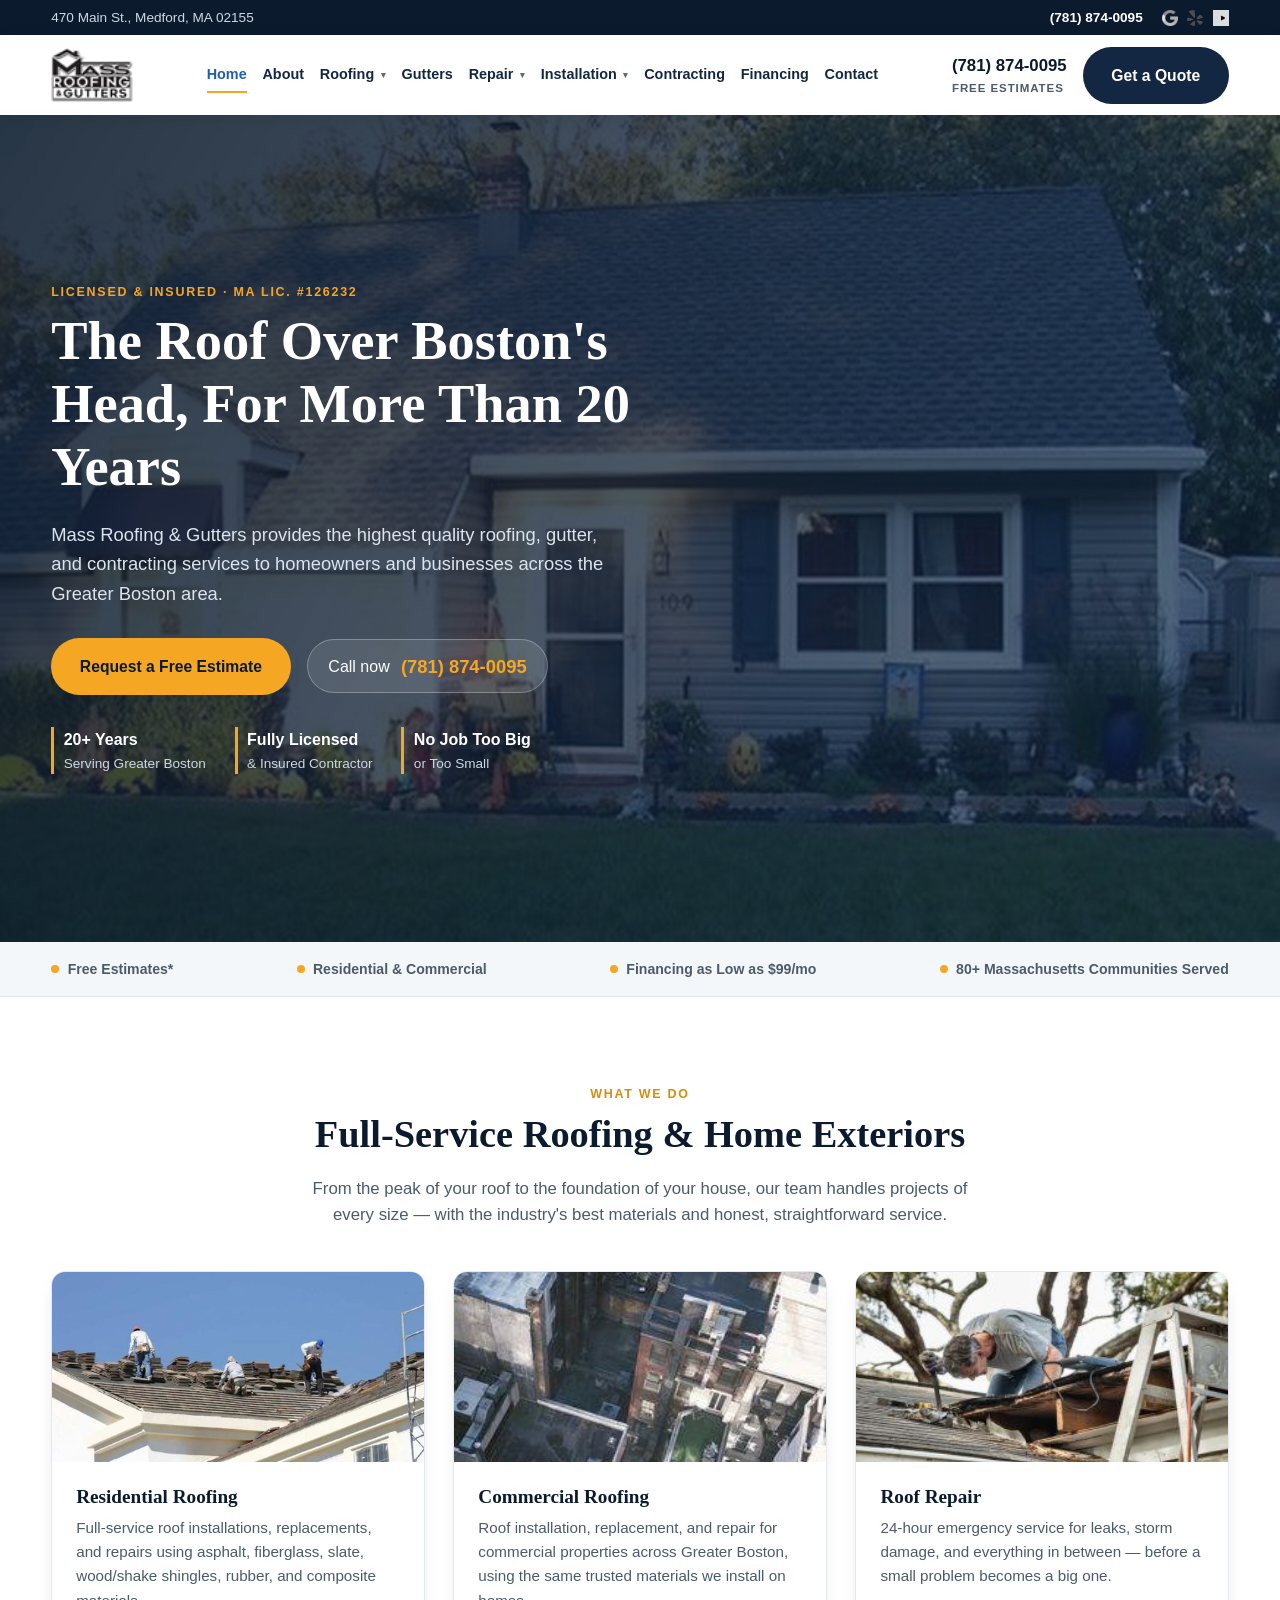
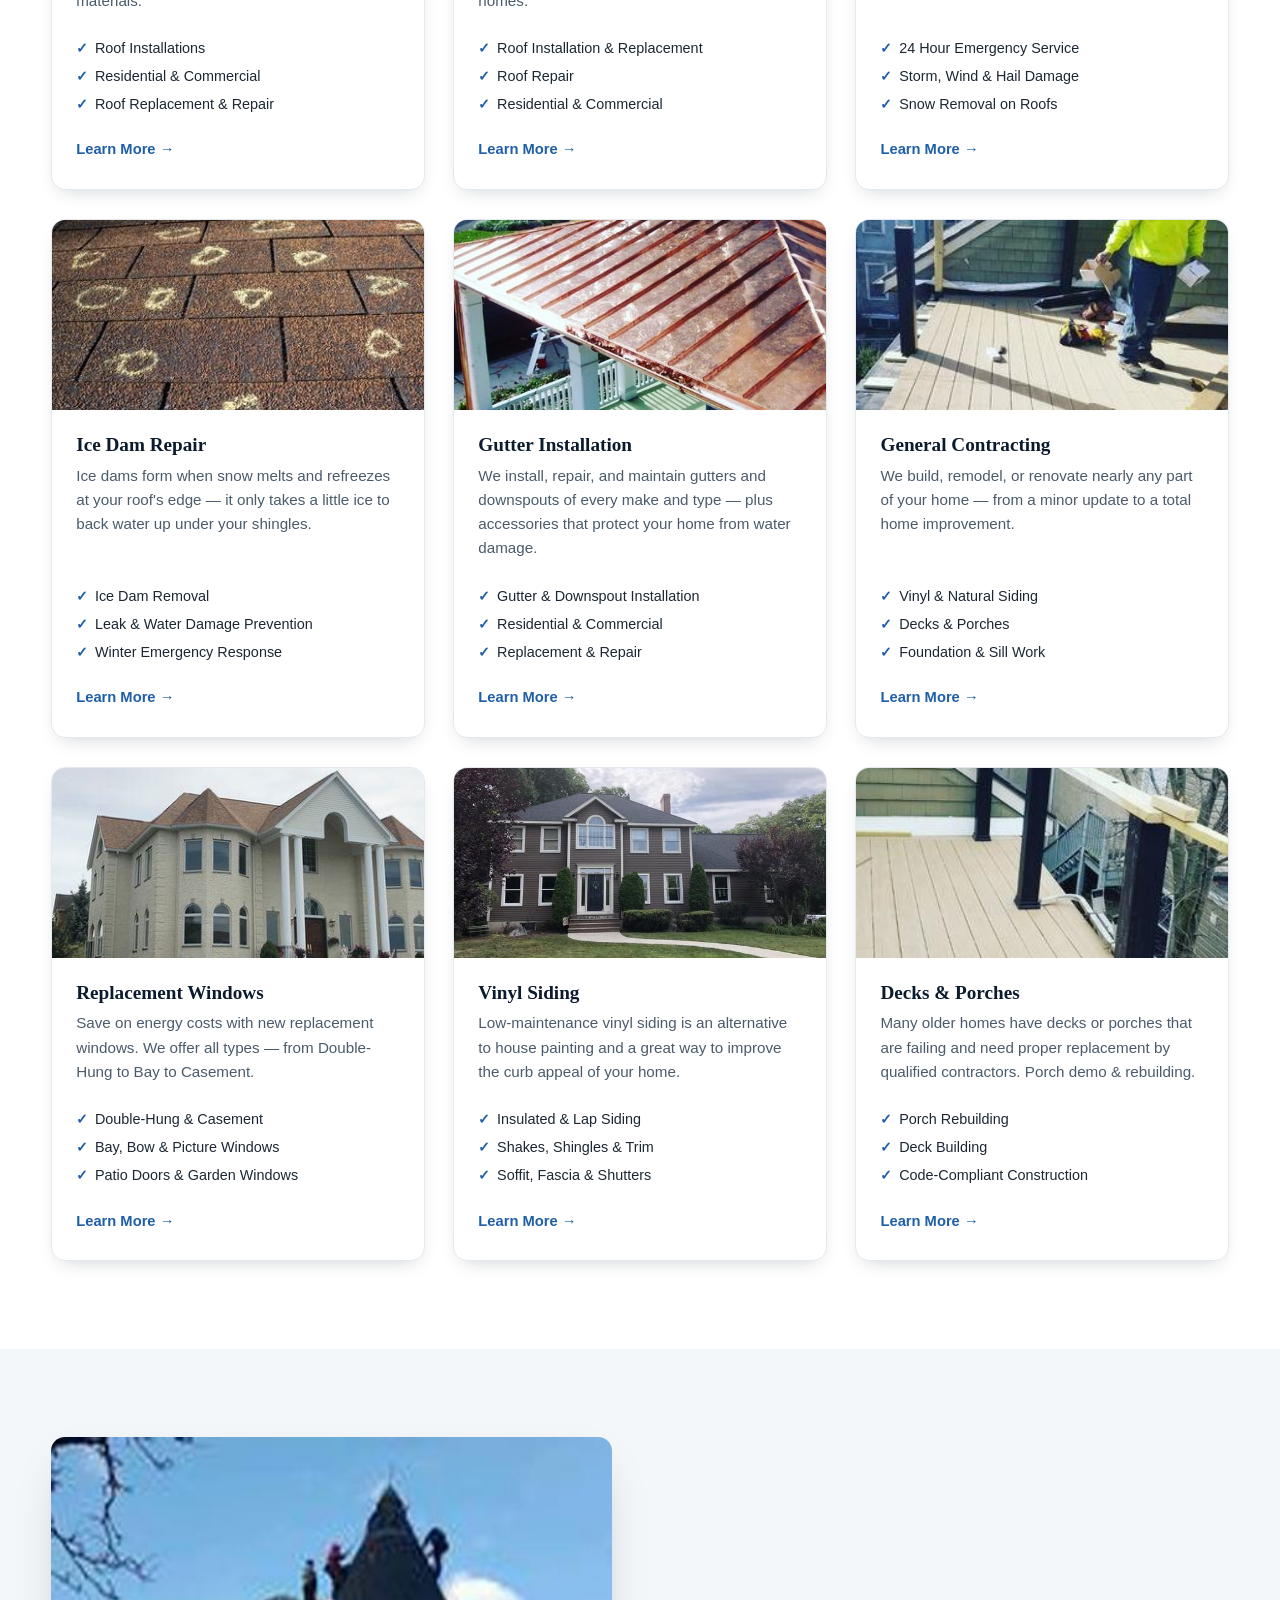
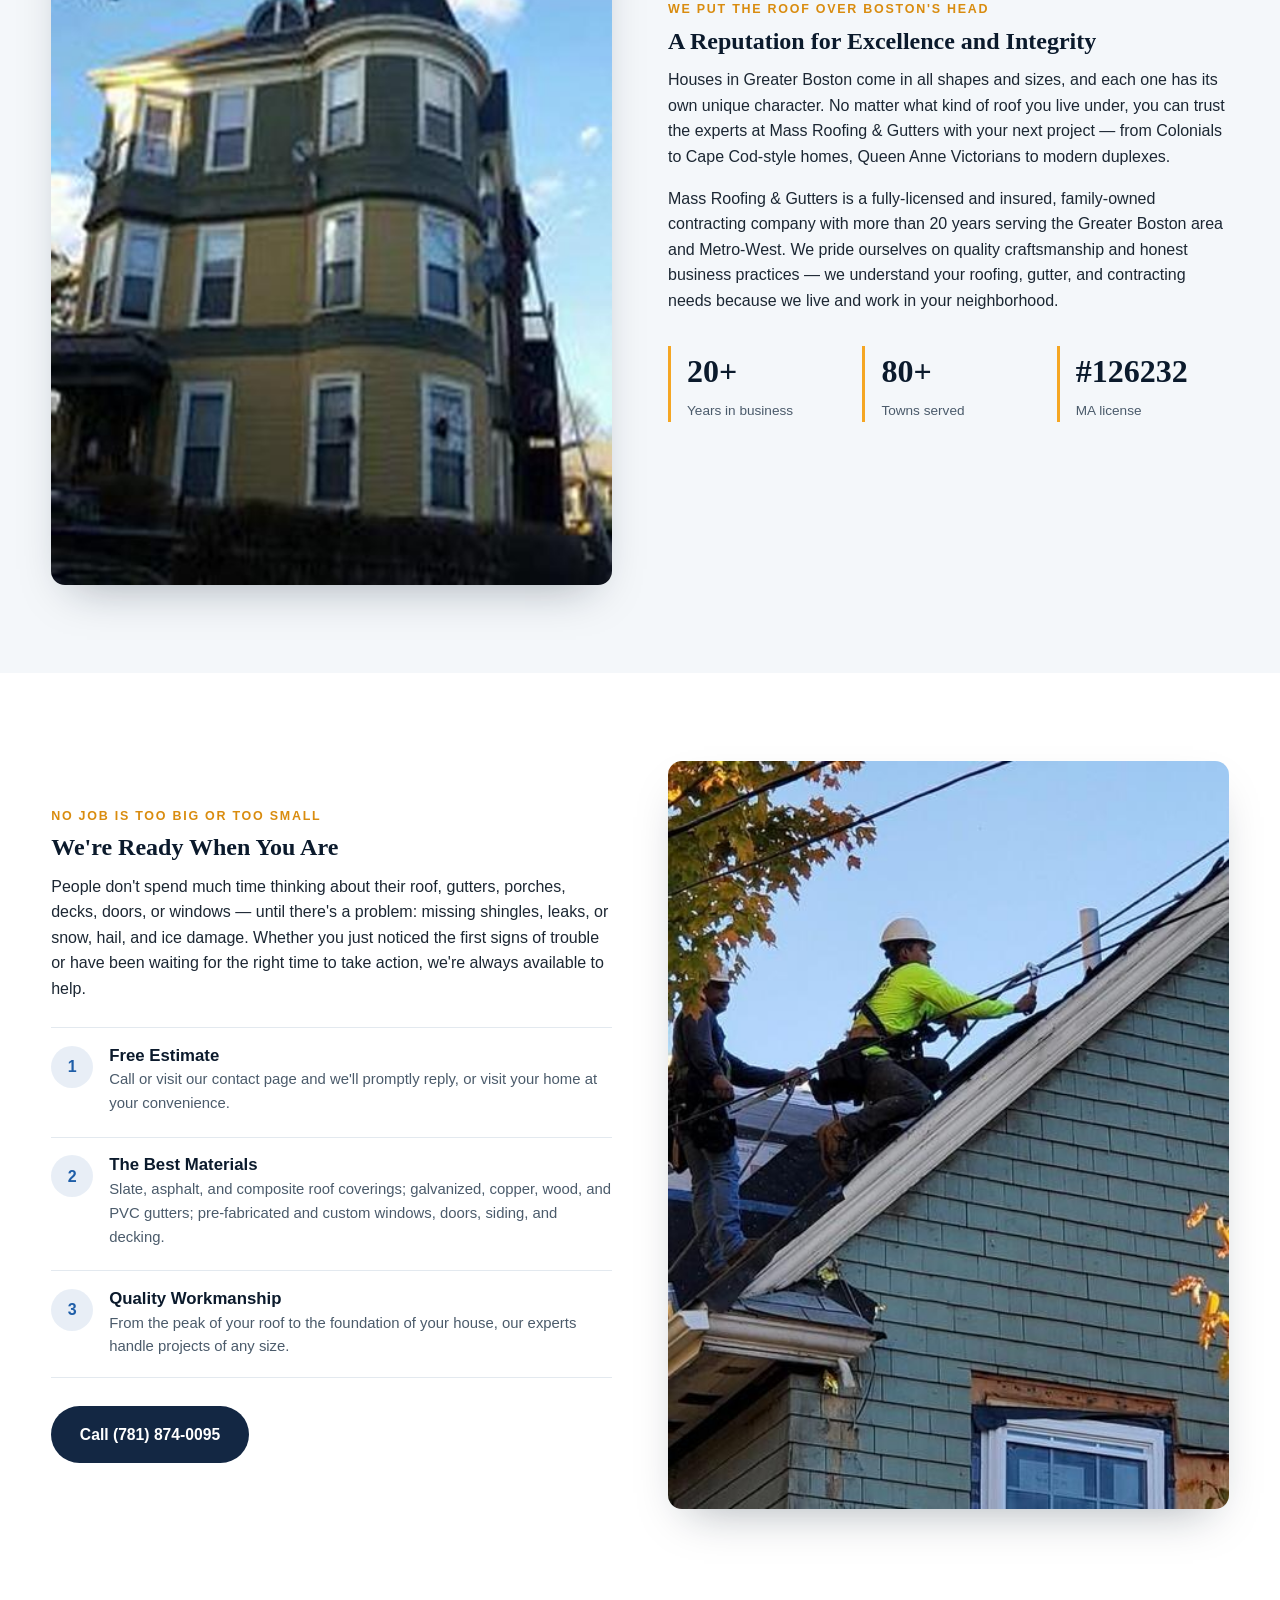
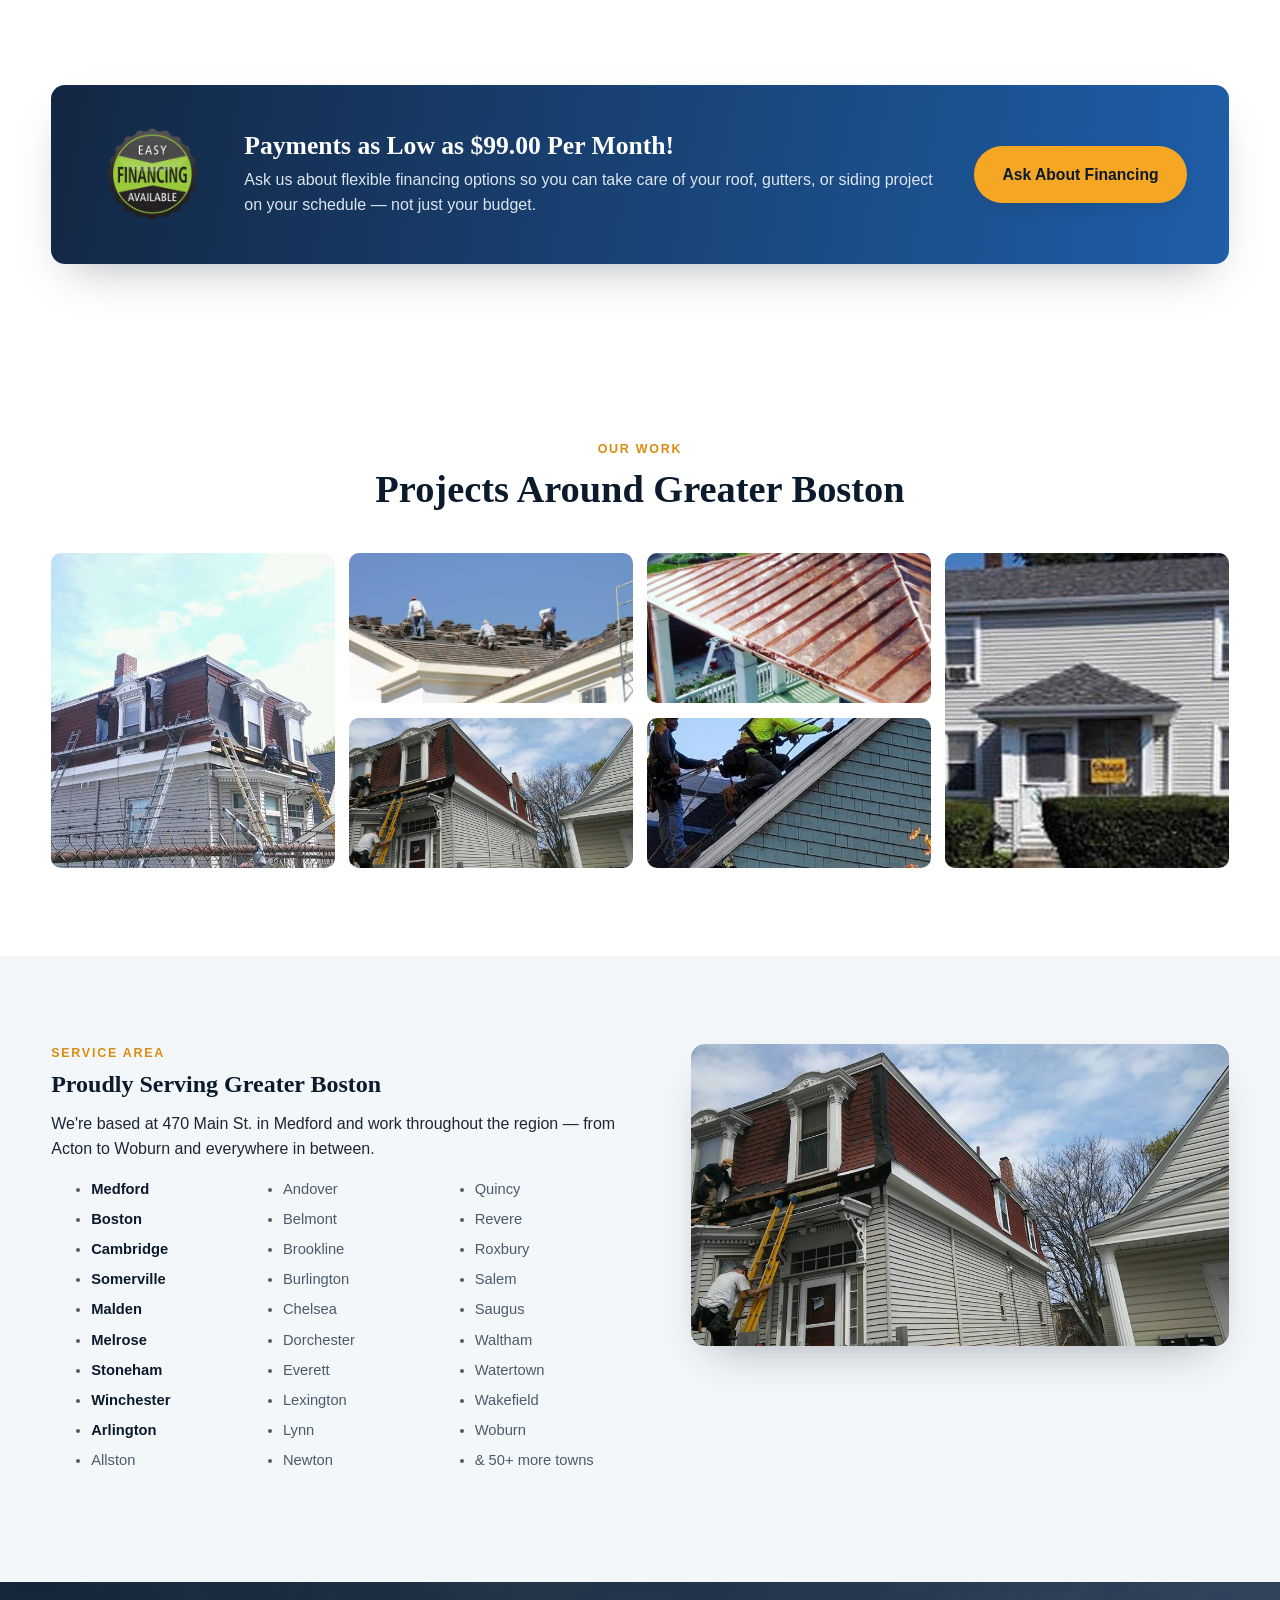
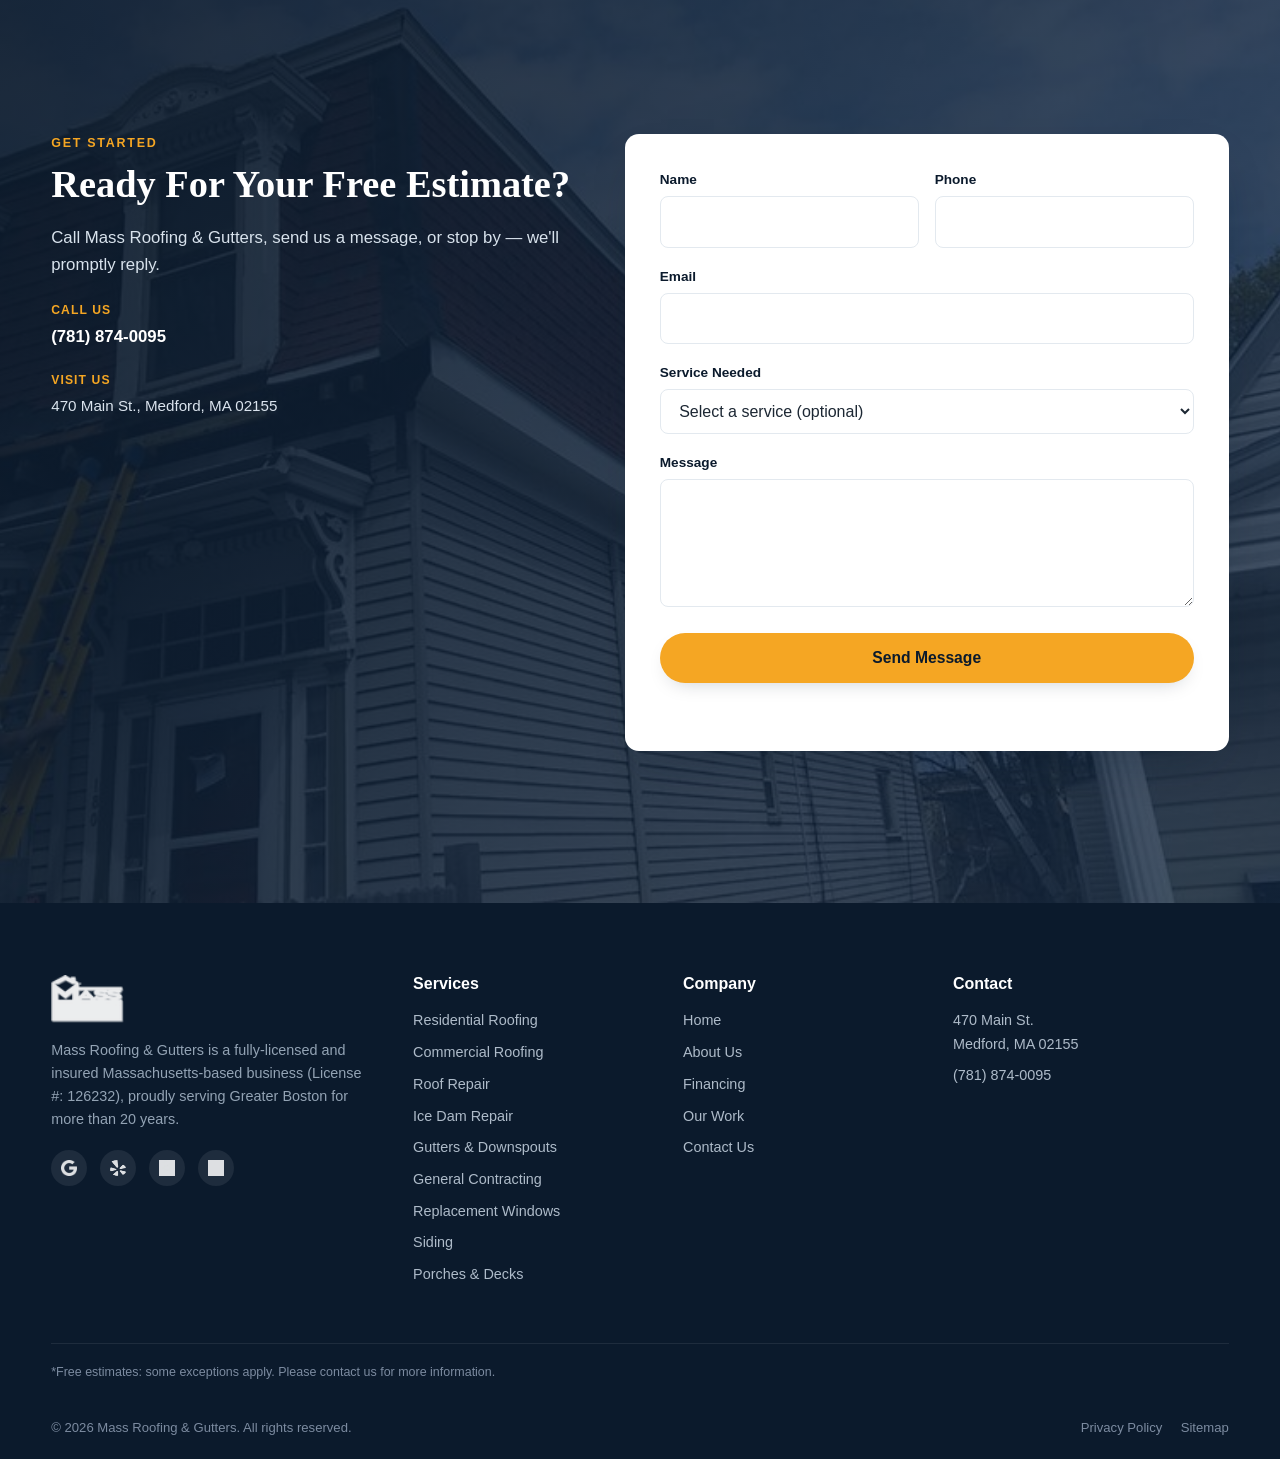
==== commit d5215c37: "updated website for mobile" ====
--- a/index.html
+++ b/index.html
@@ -110,7 +110,7 @@
     <div class="services-grid">
 
       <div class="service-card">
-        <div class="img"><img src="website_graphics/roof-shingle-install.jpg" alt="Roofing crew installing new shingles"></div>
+        <div class="img"><img loading="lazy" src="website_graphics/roof-shingle-install.jpg" alt="Roofing crew installing new shingles"></div>
         <div class="body">
           <h3>Residential Roofing</h3>
           <p>Full-service roof installations, replacements, and repairs using asphalt, fiberglass, slate, wood/shake shingles, rubber, and composite materials.</p>
@@ -124,7 +124,7 @@
       </div>
 
       <div class="service-card">
-        <div class="img"><img src="website_graphics/commercial-roofing.jpg" alt="Aerial view of a commercial roof"></div>
+        <div class="img"><img loading="lazy" src="website_graphics/commercial-roofing.jpg" alt="Aerial view of a commercial roof"></div>
         <div class="body">
           <h3>Commercial Roofing</h3>
           <p>Roof installation, replacement, and repair for commercial properties across Greater Boston, using the same trusted materials we install on homes.</p>
@@ -138,7 +138,7 @@
       </div>
 
       <div class="service-card">
-        <div class="img"><img src="website_graphics/roof-repair.jpg" alt="Contractor repairing a roof edge"></div>
+        <div class="img"><img loading="lazy" src="website_graphics/roof-repair.jpg" alt="Contractor repairing a roof edge"></div>
         <div class="body">
           <h3>Roof Repair</h3>
           <p>24-hour emergency service for leaks, storm damage, and everything in between &mdash; before a small problem becomes a big one.</p>
@@ -152,7 +152,7 @@
       </div>
 
       <div class="service-card">
-        <div class="img"><img src="website_graphics/hail-damage.jpg" alt="Close-up of hail damage on asphalt shingles"></div>
+        <div class="img"><img loading="lazy" src="website_graphics/hail-damage.jpg" alt="Close-up of hail damage on asphalt shingles"></div>
         <div class="body">
           <h3>Ice Dam Repair</h3>
           <p>Ice dams form when snow melts and refreezes at your roof's edge &mdash; it only takes a little ice to back water up under your shingles.</p>
@@ -166,7 +166,7 @@
       </div>
 
       <div class="service-card">
-        <div class="img"><img src="website_graphics/copper-roof-porch.jpg" alt="Copper roof and gutter detail on a covered porch"></div>
+        <div class="img"><img loading="lazy" src="website_graphics/copper-roof-porch.jpg" alt="Copper roof and gutter detail on a covered porch"></div>
         <div class="body">
           <h3>Gutter Installation</h3>
           <p>We install, repair, and maintain gutters and downspouts of every make and type &mdash; plus accessories that protect your home from water damage.</p>
@@ -180,7 +180,7 @@
       </div>
 
       <div class="service-card">
-        <div class="img"><img src="website_graphics/deck-build-2.jpg" alt="Deck construction in progress"></div>
+        <div class="img"><img loading="lazy" src="website_graphics/deck-build-2.jpg" alt="Deck construction in progress"></div>
         <div class="body">
           <h3>General Contracting</h3>
           <p>We build, remodel, or renovate nearly any part of your home &mdash; from a minor update to a total home improvement.</p>
@@ -194,7 +194,7 @@
       </div>
 
       <div class="service-card">
-        <div class="img"><img src="website_graphics/windows-house.jpg" alt="Home with large replacement windows"></div>
+        <div class="img"><img loading="lazy" src="website_graphics/windows-house.jpg" alt="Home with large replacement windows"></div>
         <div class="body">
           <h3>Replacement Windows</h3>
           <p>Save on energy costs with new replacement windows. We offer all types &mdash; from Double-Hung to Bay to Casement.</p>
@@ -208,7 +208,7 @@
       </div>
 
       <div class="service-card">
-        <div class="img"><img src="website_graphics/siding-home.jpg" alt="Colonial home with new siding"></div>
+        <div class="img"><img loading="lazy" src="website_graphics/siding-home.jpg" alt="Colonial home with new siding"></div>
         <div class="body">
           <h3>Vinyl Siding</h3>
           <p>Low-maintenance vinyl siding is an alternative to house painting and a great way to improve the curb appeal of your home.</p>
@@ -222,7 +222,7 @@
       </div>
 
       <div class="service-card">
-        <div class="img"><img src="website_graphics/deck-build-1.jpg" alt="Deck and porch rebuilding project"></div>
+        <div class="img"><img loading="lazy" src="website_graphics/deck-build-1.jpg" alt="Deck and porch rebuilding project"></div>
         <div class="body">
           <h3>Decks &amp; Porches</h3>
           <p>Many older homes have decks or porches that are failing and need proper replacement by qualified contractors. Porch demo &amp; rebuilding.</p>
@@ -243,7 +243,7 @@
   <div class="container">
     <div class="split">
       <div class="media">
-        <img src="website_graphics/victorian-roof-project.jpg" alt="Roofing crew working on a Victorian home in Greater Boston">
+        <img loading="lazy" src="website_graphics/victorian-roof-project.jpg" alt="Roofing crew working on a Victorian home in Greater Boston">
       </div>
       <div>
         <span class="eyebrow">We Put The Roof Over Boston's Head</span>
@@ -284,7 +284,7 @@
         <a href="tel:7818740095" class="btn btn-navy" style="margin-top:1.8em;">Call (781) 874-0095</a>
       </div>
       <div class="media">
-        <img src="website_graphics/roof-shingle-install-2.jpg" alt="Roofer installing shingles on a residential roof">
+        <img loading="lazy" src="website_graphics/roof-shingle-install-2.jpg" alt="Roofer installing shingles on a residential roof">
       </div>
     </div>
   </div>
@@ -293,7 +293,7 @@
 <section id="financing">
   <div class="container">
     <div class="financing-banner">
-      <img src="website_graphics/financing-badge.png" alt="Easy financing available badge">
+      <img loading="lazy" src="website_graphics/financing-badge.png" alt="Easy financing available badge">
       <div class="financing-text">
         <h3>Payments as Low as $99.00 Per Month!</h3>
         <p>Ask us about flexible financing options so you can take care of your roof, gutters, or siding project on your schedule &mdash; not just your budget.</p>
@@ -311,12 +311,12 @@
       <h2>Projects Around Greater Boston</h2>
     </div>
     <div class="gallery-grid">
-      <a href="website_graphics/roofing-job-1.jpg" class="tall"><img src="website_graphics/roofing-job-1.jpg" alt="Roofing project in Dorchester, MA"></a>
-      <a href="website_graphics/roof-shingle-install.jpg"><img src="website_graphics/roof-shingle-install.jpg" alt="Shingle roof installation"></a>
-      <a href="website_graphics/copper-roof-porch.jpg"><img src="website_graphics/copper-roof-porch.jpg" alt="Copper roof over a covered porch"></a>
-      <a href="website_graphics/roof-install-team.jpg" class="tall"><img src="website_graphics/roof-install-team.jpg" alt="Roofing crew on a multi-family home"></a>
-      <a href="website_graphics/roofing-job-2.jpg"><img src="website_graphics/roofing-job-2.jpg" alt="Roofing project in Dorchester, MA"></a>
-      <a href="website_graphics/roof-shingle-install-2.jpg"><img src="website_graphics/roof-shingle-install-2.jpg" alt="Roofer installing new shingles"></a>
+      <a href="website_graphics/roofing-job-1.jpg" class="tall"><img loading="lazy" src="website_graphics/roofing-job-1.jpg" alt="Roofing project in Dorchester, MA"></a>
+      <a href="website_graphics/roof-shingle-install.jpg"><img loading="lazy" src="website_graphics/roof-shingle-install.jpg" alt="Shingle roof installation"></a>
+      <a href="website_graphics/copper-roof-porch.jpg"><img loading="lazy" src="website_graphics/copper-roof-porch.jpg" alt="Copper roof over a covered porch"></a>
+      <a href="website_graphics/roof-install-team.jpg" class="tall"><img loading="lazy" src="website_graphics/roof-install-team.jpg" alt="Roofing crew on a multi-family home"></a>
+      <a href="website_graphics/roofing-job-2.jpg"><img loading="lazy" src="website_graphics/roofing-job-2.jpg" alt="Roofing project in Dorchester, MA"></a>
+      <a href="website_graphics/roof-shingle-install-2.jpg"><img loading="lazy" src="website_graphics/roof-shingle-install-2.jpg" alt="Roofer installing new shingles"></a>
     </div>
   </div>
 </section>
@@ -362,7 +362,7 @@
         </ul>
       </div>
       <div class="media" style="border-radius:var(--radius);overflow:hidden;box-shadow:var(--shadow);">
-        <img src="website_graphics/roofing-job-2.jpg" alt="Roofing project completed in Greater Boston">
+        <img loading="lazy" src="website_graphics/roofing-job-2.jpg" alt="Roofing project completed in Greater Boston">
       </div>
     </div>
   </div>
@@ -435,13 +435,13 @@
   <div class="container">
     <div class="footer-grid">
       <div>
-        <img class="foot-logo" src="website_graphics/logo.png" alt="Mass Roofing & Gutters">
+        <img loading="lazy" class="foot-logo" src="website_graphics/logo.png" alt="Mass Roofing & Gutters">
         <p>Mass Roofing &amp; Gutters is a fully-licensed and insured Massachusetts-based business (License #: 126232), proudly serving Greater Boston for more than 20 years.</p>
         <div class="foot-social">
-          <a href="#" aria-label="Google"><img src="website_graphics/google-icon.png" alt="Google"></a>
-          <a href="#" aria-label="Yelp"><img src="website_graphics/yelp-icon.png" alt="Yelp"></a>
-          <a href="#" aria-label="Houzz"><img src="website_graphics/houzz-icon.png" alt="Houzz"></a>
-          <a href="#" aria-label="BBB"><img src="website_graphics/bbb-icon.png" alt="BBB"></a>
+          <a href="#" aria-label="Google"><img loading="lazy" src="website_graphics/google-icon.png" alt="Google"></a>
+          <a href="#" aria-label="Yelp"><img loading="lazy" src="website_graphics/yelp-icon.png" alt="Yelp"></a>
+          <a href="#" aria-label="Houzz"><img loading="lazy" src="website_graphics/houzz-icon.png" alt="Houzz"></a>
+          <a href="#" aria-label="BBB"><img loading="lazy" src="website_graphics/bbb-icon.png" alt="BBB"></a>
         </div>
       </div>
       <div>
--- a/styles.css
+++ b/styles.css
@@ -320,7 +320,7 @@
 .form-field select,
 .form-field textarea{
   width:100%;padding:.75em .9em;border:1px solid var(--line);border-radius:8px;
-  font:inherit;font-size:.96rem;color:var(--ink);background:#fff;
+  font:inherit;font-size:16px;color:var(--ink);background:#fff;
 }
 .form-field textarea{resize:vertical;min-height:110px;}
 .form-field input:focus,
@@ -374,7 +374,7 @@
   .gallery-grid{grid-template-columns:repeat(2,1fr);}
   .footer-grid{grid-template-columns:1fr 1fr;}
   .related-grid{grid-template-columns:1fr 1fr;}
-  .contact-grid{grid-template-columns:1fr;}
+  .cta-strip .contact-grid{grid-template-columns:1fr;}
 }
 @media (max-width: 600px){
   .services-grid{grid-template-columns:1fr;}
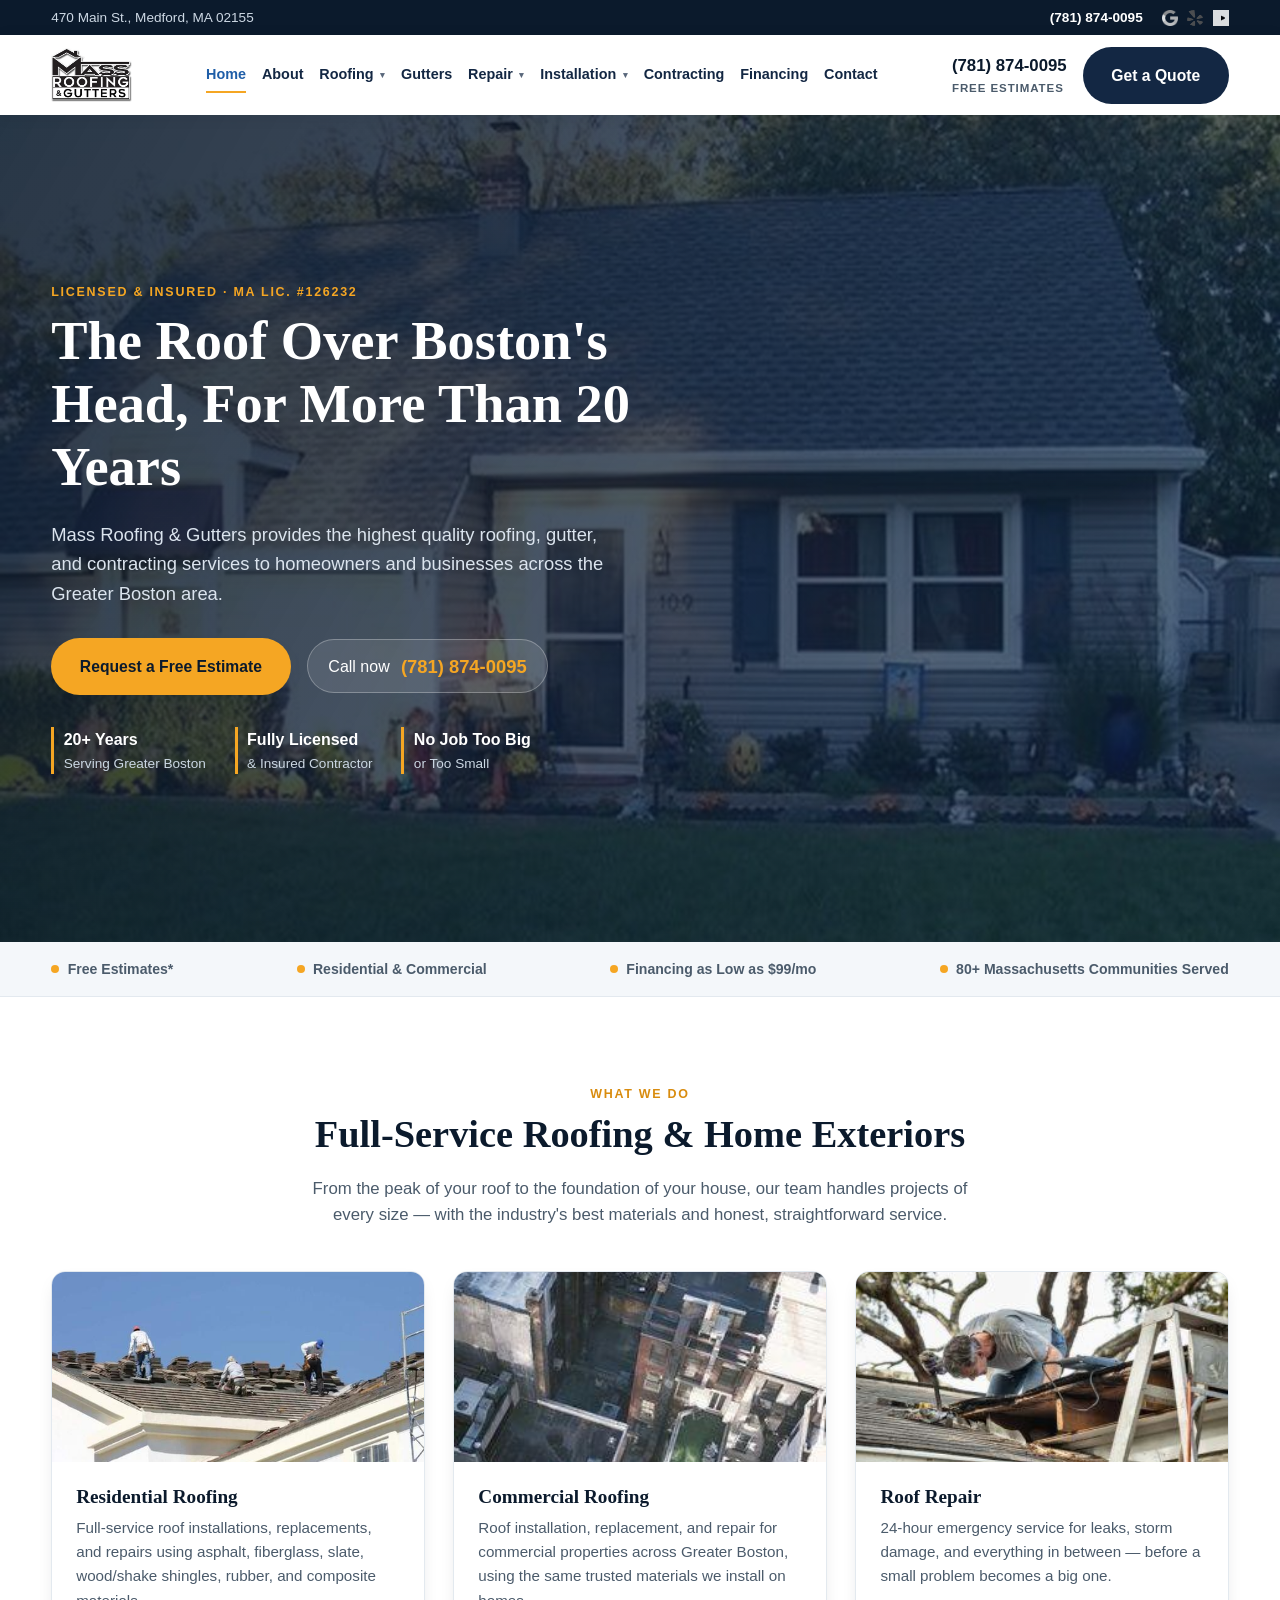
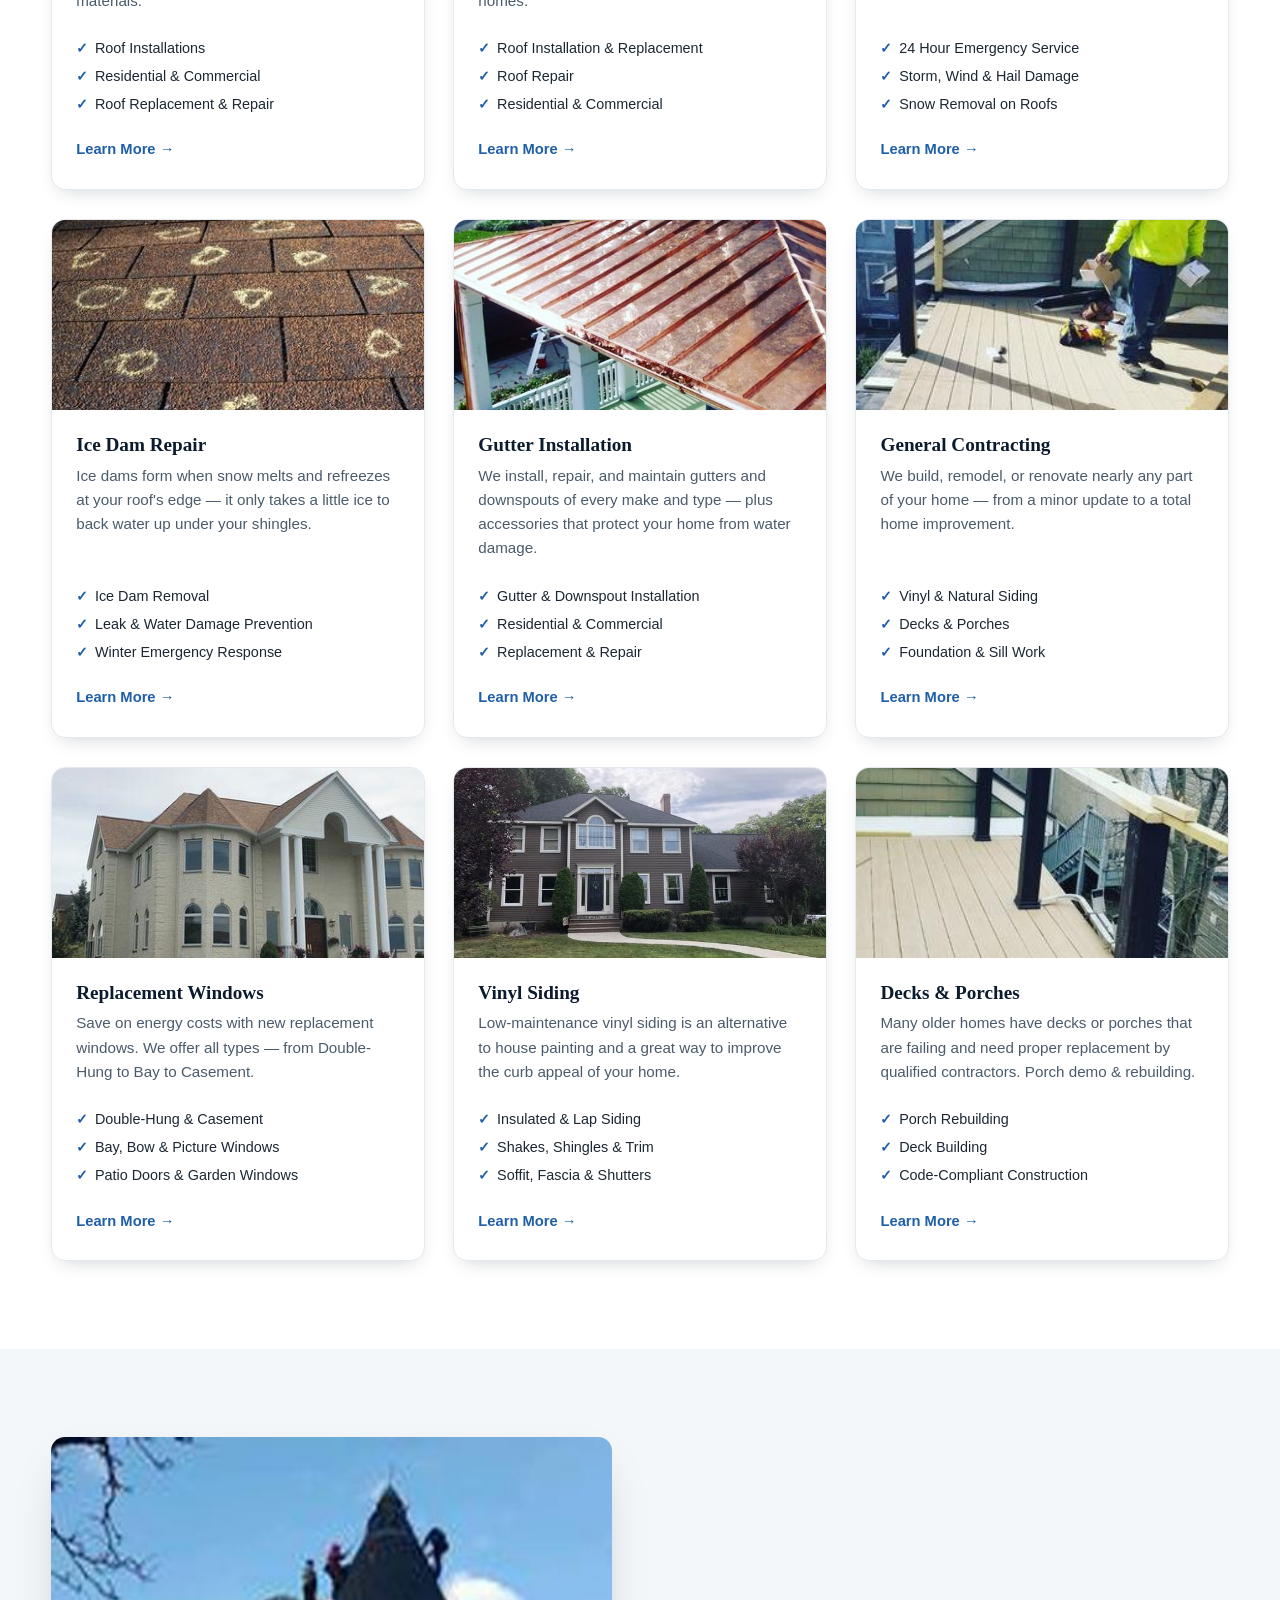
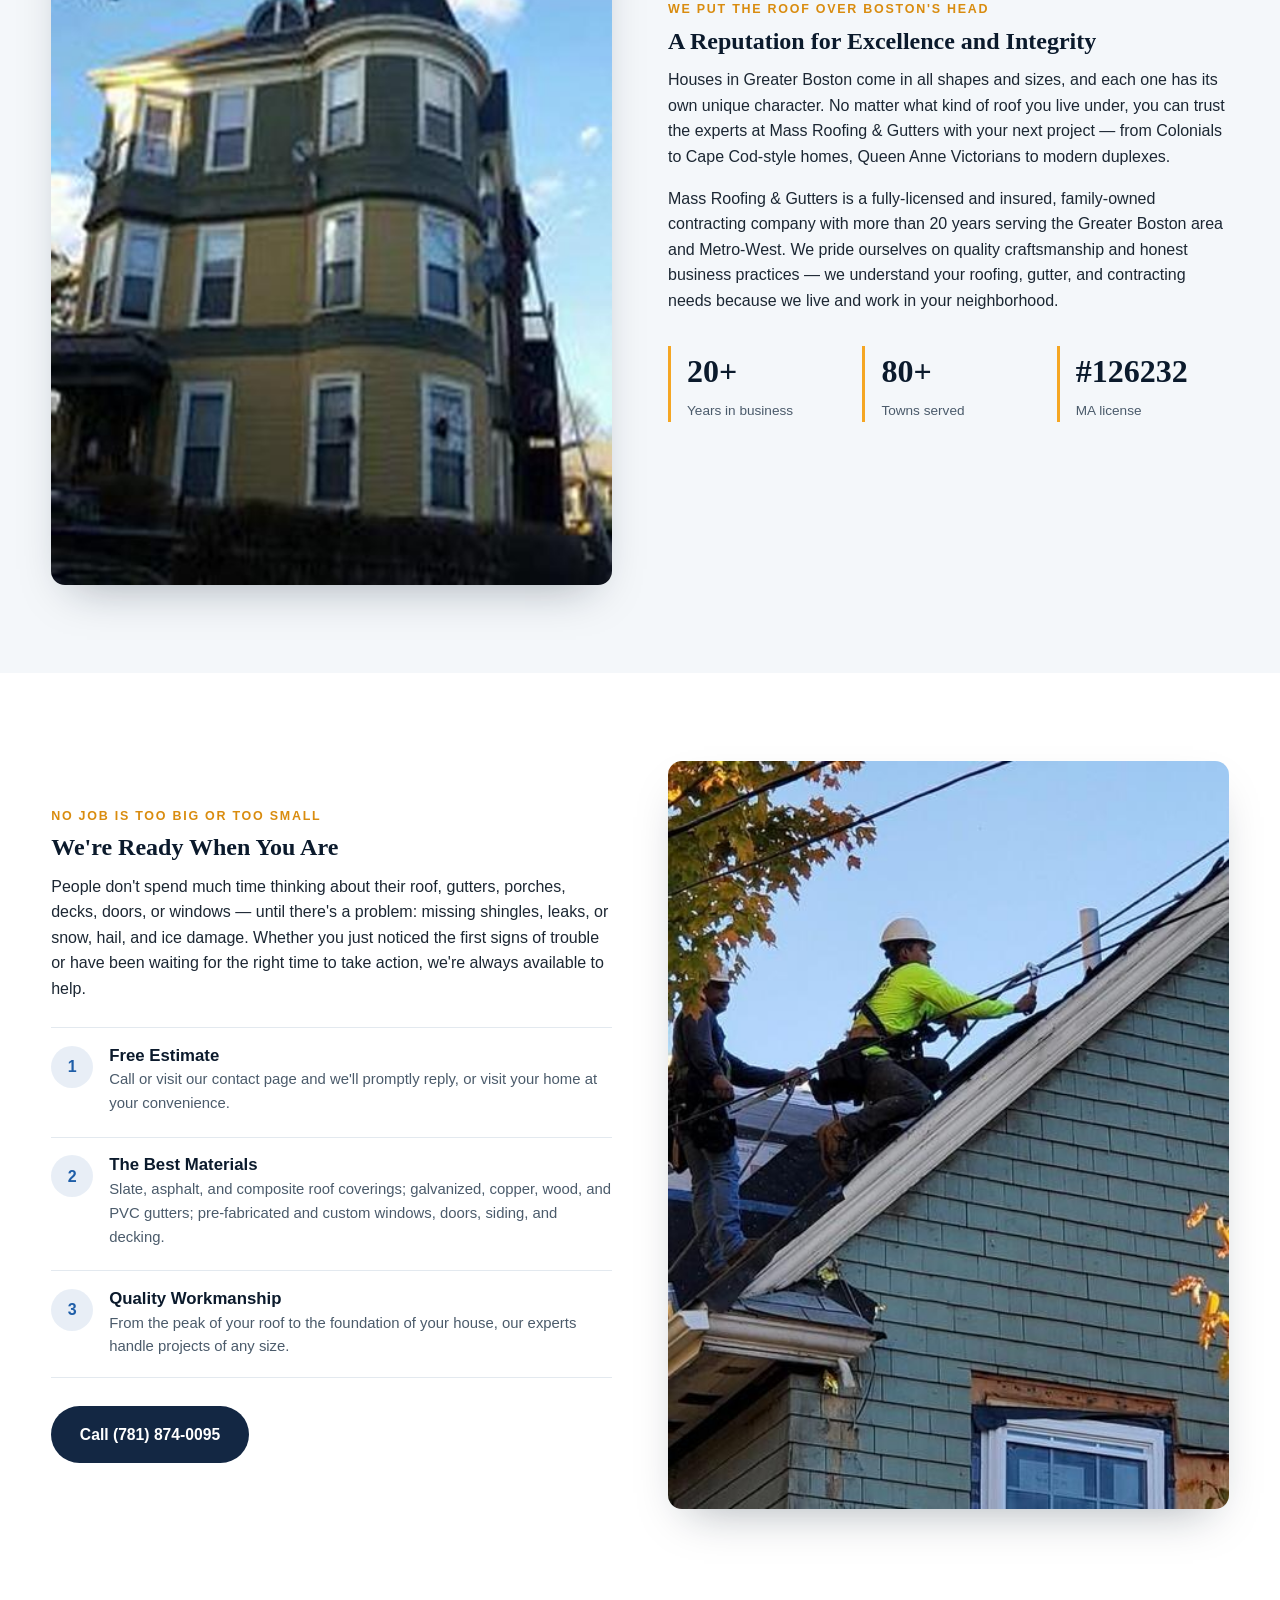
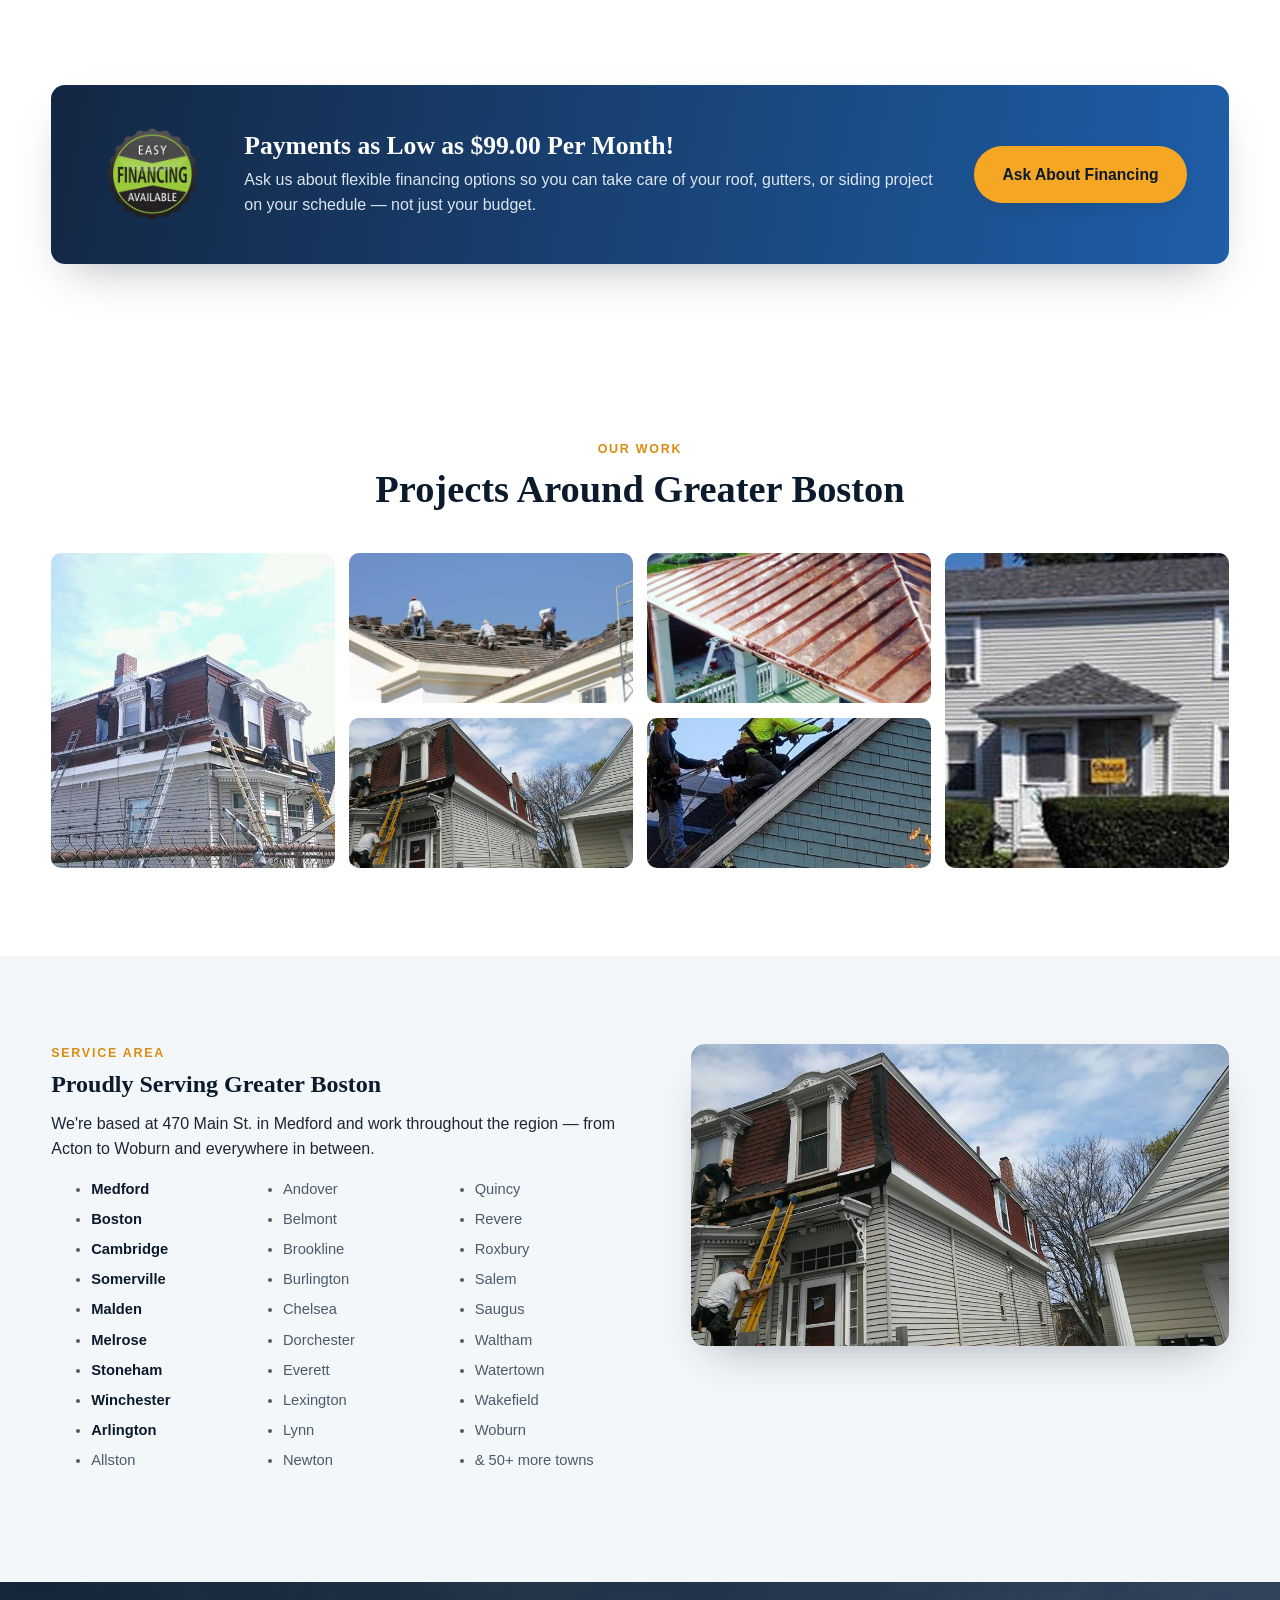
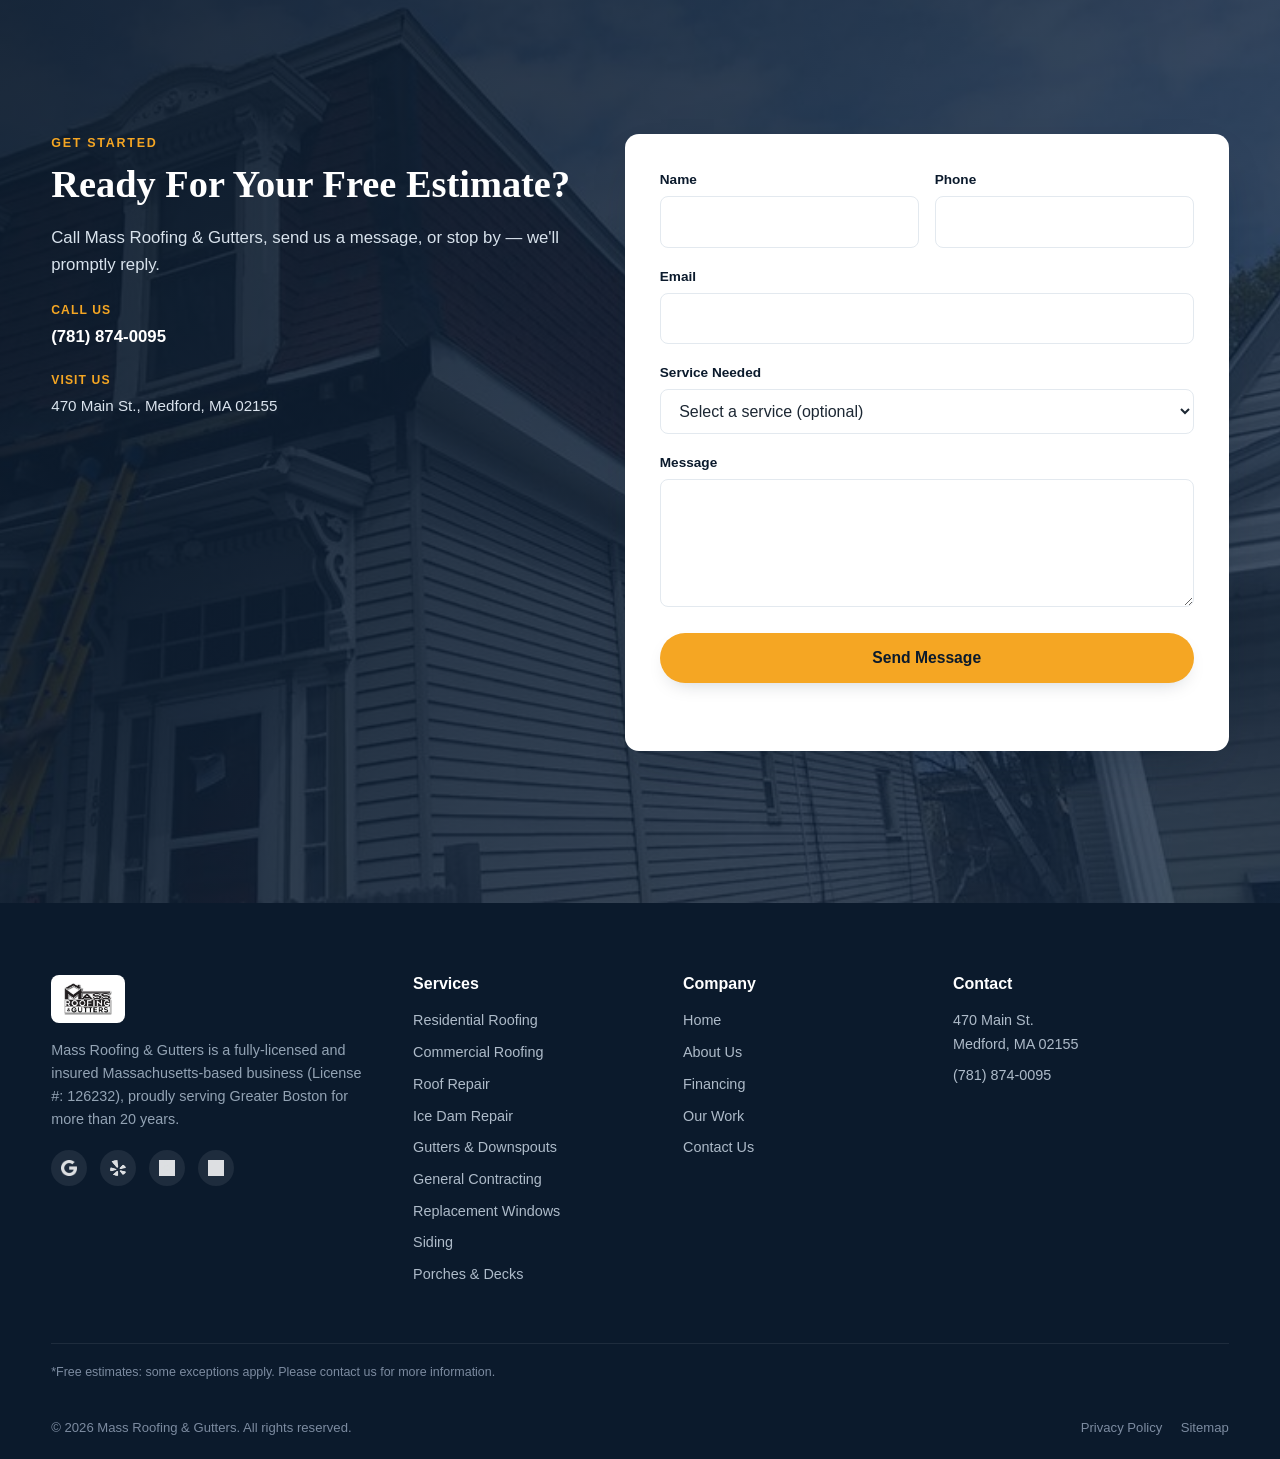
==== commit 85abc8ad: "updated logo" ====
--- a/index.html
+++ b/index.html
@@ -26,7 +26,7 @@
 <header class="site-header">
   <div class="container nav-wrap">
     <a href="#home" class="brand">
-      <img src="website_graphics/logo.png" alt="Mass Roofing & Gutters logo">
+      <img src="website_graphics/mass-roofing-logo-new.jpeg" alt="Mass Roofing & Gutters logo">
     </a>
     <nav class="main-nav">
       <ul>
@@ -435,7 +435,7 @@
   <div class="container">
     <div class="footer-grid">
       <div>
-        <img loading="lazy" class="foot-logo" src="website_graphics/logo.png" alt="Mass Roofing & Gutters">
+        <img loading="lazy" class="foot-logo" src="website_graphics/mass-roofing-logo-new.jpeg" alt="Mass Roofing & Gutters">
         <p>Mass Roofing &amp; Gutters is a fully-licensed and insured Massachusetts-based business (License #: 126232), proudly serving Greater Boston for more than 20 years.</p>
         <div class="foot-social">
           <a href="#" aria-label="Google"><img loading="lazy" src="website_graphics/google-icon.png" alt="Google"></a>
--- a/styles.css
+++ b/styles.css
@@ -338,7 +338,7 @@
 footer{background:var(--navy-dark);color:#aebbc9;padding:4.5em 0 0;}
 .footer-grid{display:grid;grid-template-columns:1.4fr 1fr 1fr 1.2fr;gap:2.5em;padding-bottom:3em;border-bottom:1px solid rgba(255,255,255,.08);}
 footer h4{color:#fff;font-size:1rem;margin-bottom:1em;font-family:inherit;}
-footer img.foot-logo{height:48px;margin-bottom:1em;filter:brightness(0) invert(1);opacity:.92;}
+footer img.foot-logo{height:48px;margin-bottom:1em;background:#fff;padding:.5em .8em;border-radius:8px;}
 footer p{color:#93a3b4;font-size:.9rem;}
 footer ul{list-style:none;margin:0;padding:0;}
 footer ul li{margin-bottom:.6em;font-size:.9rem;}
@@ -359,6 +359,7 @@
 @media (max-width: 1240px){
   nav.main-nav, .header-cta .call{display:none;}
   .menu-toggle{display:block;}
+  .header-cta{margin-left:auto;}
   nav.main-nav ul{flex-direction:column;align-items:stretch;}
   nav.main-nav li{flex-direction:column;align-items:stretch;}
   nav.main-nav .dropdown-menu{
